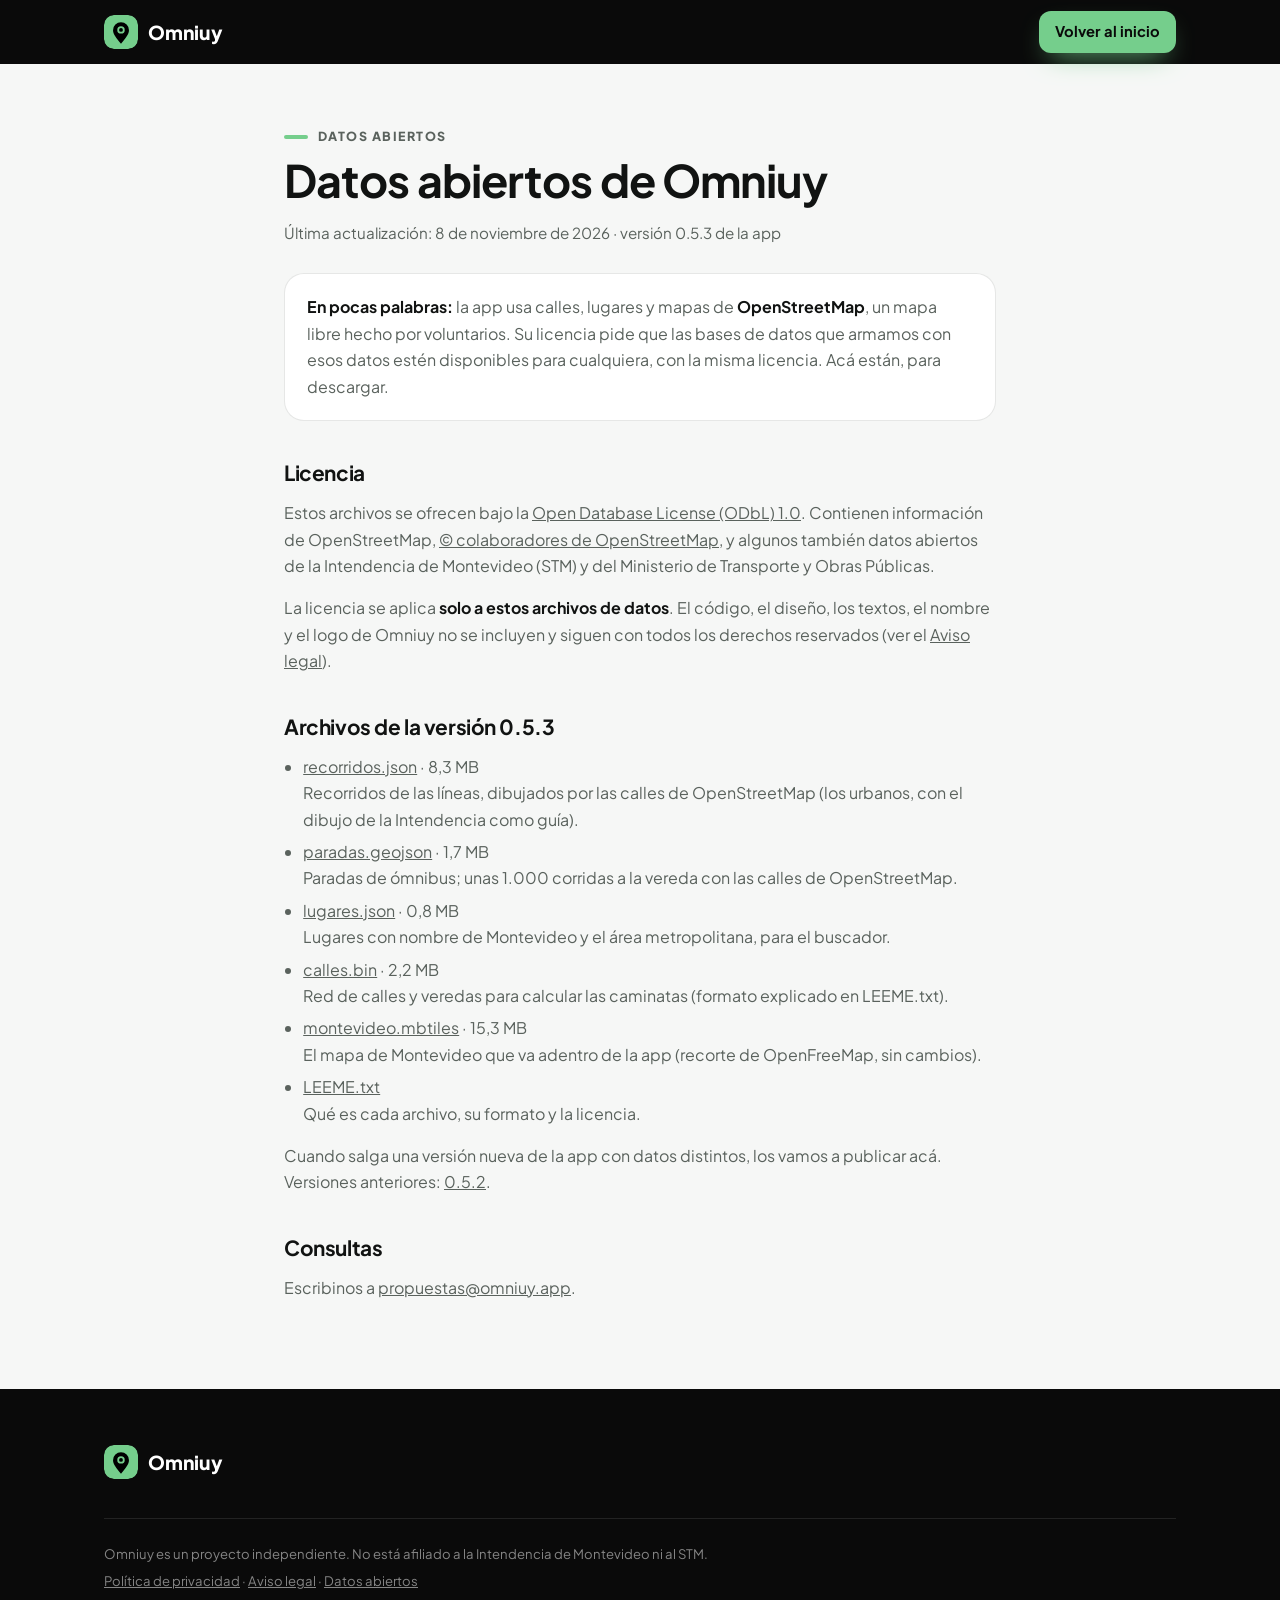
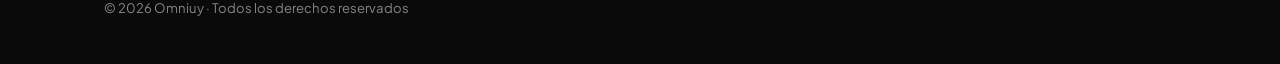
==== datos/index.html @ 9d8cbf2d "Versión 0.5.3 en la página y sus datos abiertos config.js: versión 0.5.3 (2026-11-08) con sus noveda" ====
<!doctype html>
<html lang="es-UY">
<head>
  <meta charset="utf-8">
  <meta name="viewport" content="width=device-width, initial-scale=1, viewport-fit=cover">
  <!-- Reserva de minería de textos y datos e inteligencia artificial (ver /legal/) -->
  <meta name="tdm-reservation" content="1">
  <meta name="tdm-policy" content="https://www.omniuy.app/legal/">
  <meta name="robots" content="noai, noimageai">
  <title>Datos abiertos · Omniuy</title>
  <meta name="description" content="Las bases de datos de Omniuy hechas con OpenStreetMap, para descargar bajo la licencia ODbL.">
  <link rel="canonical" href="https://www.omniuy.app/datos/">
  <meta name="theme-color" content="#0A0A0A">
  <link rel="icon" href="/favicon.ico?v=2" sizes="32x32">
  <link rel="icon" href="/img/favicon-32.png?v=2" type="image/png" sizes="32x32">
  <link rel="icon" href="/img/favicon.svg?v=2" type="image/svg+xml">
  <link rel="apple-touch-icon" href="/img/icono-180.png?v=2">
  <link rel="preconnect" href="https://fonts.googleapis.com">
  <link rel="preconnect" href="https://fonts.gstatic.com" crossorigin>
  <link href="https://fonts.googleapis.com/css2?family=Plus+Jakarta+Sans:wght@400;600;700;800&display=swap" rel="stylesheet">
  <link rel="stylesheet" href="/css/estilos.css">
  <style>
    /* La barra de arriba va sobre fondo claro: acá lleva el fondo oscuro (si no, "Omniuy" queda blanco sobre blanco) */
    .barra { background: var(--principal, #0A0A0A); }
    .legal { padding: 120px 0 72px; }
    .legal h1 { font-size: clamp(2rem, 5vw, 2.8rem); margin: 8px 0 6px; }
    .legal h2 { font-size: 1.3rem; margin: 40px 0 10px; }
    .legal p, .legal li { color: var(--suave); line-height: 1.65; }
    .legal ul { padding-left: 1.2em; }
    .legal li { margin: 6px 0; }
    .legal strong { color: var(--texto, inherit); }
    .legal .resumen {
      margin: 28px 0 8px; padding: 20px 22px; border-radius: 20px;
      background: var(--superficie); border: 1px solid var(--borde);
    }
    .legal .resumen p { margin: 0; }
    .legal .fecha { color: var(--suave); font-size: .95rem; }
  </style>
</head>
<body>
  <header class="barra">
    <div class="contenedor barra__in">
      <a class="marca" href="/" aria-label="Omniuy, inicio">
        <img src="/img/logo.svg" alt="" width="34" height="34">
        <span>Omniuy</span>
      </a>
      <a class="btn btn--acento btn--chico" href="/">Volver al inicio</a>
    </div>
  </header>

  <main class="legal">
    <div class="contenedor contenedor--angosto">
      <span class="antetitulo">Datos abiertos</span>
      <h1>Datos abiertos de Omniuy</h1>
      <p class="fecha">Última actualización: 8 de noviembre de 2026 · versión 0.5.3 de la app</p>

      <div class="resumen">
        <p><strong>En pocas palabras:</strong> la app usa calles, lugares y mapas de <strong>OpenStreetMap</strong>, un
          mapa libre hecho por voluntarios. Su licencia pide que las bases de datos que armamos con esos datos estén
          disponibles para cualquiera, con la misma licencia. Acá están, para descargar.</p>
      </div>

      <h2>Licencia</h2>
      <p>Estos archivos se ofrecen bajo la <a href="https://opendatacommons.org/licenses/odbl/1-0/">Open Database
        License (ODbL) 1.0</a>. Contienen información de OpenStreetMap,
        <a href="https://www.openstreetmap.org/copyright">© colaboradores de OpenStreetMap</a>, y algunos también datos
        abiertos de la Intendencia de Montevideo (STM) y del Ministerio de Transporte y Obras Públicas.</p>
      <p>La licencia se aplica <strong>solo a estos archivos de datos</strong>. El código, el diseño, los textos, el
        nombre y el logo de Omniuy no se incluyen y siguen con todos los derechos reservados (ver el
        <a href="/legal/">Aviso legal</a>).</p>

      <h2>Archivos de la versión 0.5.3</h2>
      <ul>
        <li><a href="https://github.com/dancorbo/Omniuy/releases/download/datos-0.5.3/recorridos.json">recorridos.json</a> · 8,3 MB<br>Recorridos de las líneas, dibujados por las calles de OpenStreetMap (los urbanos, con el dibujo de la Intendencia como guía).</li>
        <li><a href="https://github.com/dancorbo/Omniuy/releases/download/datos-0.5.3/paradas.geojson">paradas.geojson</a> · 1,7 MB<br>Paradas de ómnibus; unas 1.000 corridas a la vereda con las calles de OpenStreetMap.</li>
        <li><a href="https://github.com/dancorbo/Omniuy/releases/download/datos-0.5.3/lugares.json">lugares.json</a> · 0,8 MB<br>Lugares con nombre de Montevideo y el área metropolitana, para el buscador.</li>
        <li><a href="https://github.com/dancorbo/Omniuy/releases/download/datos-0.5.3/calles.bin">calles.bin</a> · 2,2 MB<br>Red de calles y veredas para calcular las caminatas (formato explicado en LEEME.txt).</li>
        <li><a href="https://github.com/dancorbo/Omniuy/releases/download/datos-0.5.3/montevideo.mbtiles">montevideo.mbtiles</a> · 15,3 MB<br>El mapa de Montevideo que va adentro de la app (recorte de OpenFreeMap, sin cambios).</li>
        <li><a href="https://github.com/dancorbo/Omniuy/releases/download/datos-0.5.3/LEEME.txt">LEEME.txt</a><br>Qué es cada archivo, su formato y la licencia.</li>
      </ul>
      <p>Cuando salga una versión nueva de la app con datos distintos, los vamos a publicar acá. Versiones anteriores: <a href="https://github.com/dancorbo/Omniuy/releases/tag/datos-0.5.2">0.5.2</a>.</p>

      <h2>Consultas</h2>
      <p>Escribinos a <a href="mailto:propuestas@omniuy.app">propuestas@omniuy.app</a>.</p>
    </div>
  </main>

  <footer class="pie">
    <div class="contenedor pie__in">
      <div>
        <a class="marca" href="/">
          <img src="/img/logo.svg" alt="" width="34" height="34">
          <span>Omniuy</span>
        </a>
      </div>
      <div class="pie__legal">
        <p>Omniuy es un proyecto independiente. No está afiliado a la Intendencia de Montevideo ni al STM.</p>
        <p><a href="/privacidad/">Política de privacidad</a> · <a href="/legal/">Aviso legal</a> · <a href="/datos/">Datos abiertos</a></p>
        <p>© 2026 Omniuy · Todos los derechos reservados</p>
      </div>
    </div>
  </footer>
</body>
</html>
---- css/estilos.css ----
/* =====================================================================
   OMNIUY · ESTILOS
   Los colores de marca se cambian desde config.js (no hace falta tocar acá).
   ===================================================================== */

/* ---------- Colores y medidas ---------- */
:root {
  --principal: #0A0A0A;
  --acento: #75CE8C;
  --sobre-acento: #0A0A0A;
  --azul: #3059B1;
  --rojo: #B73831;

  --fondo: #F6F7F6;
  --fondo-alterno: #EDF0EE;
  --superficie: #FFFFFF;
  --texto: #111312;
  --suave: #5A625D;
  --borde: rgba(17, 19, 18, .10);
  --icono: #1F6B36;
  --icono-fondo: color-mix(in srgb, var(--acento) 26%, transparent);
  --sombra: 0 12px 32px -16px rgba(17, 19, 18, .28);

  --claro: #FFFFFF;
  --claro-suave: rgba(255, 255, 255, .72);

  --radio: 22px;
  --ancho: 1120px;
  --margen: 16px;
  --fuente: "Plus Jakarta Sans", system-ui, -apple-system, "Segoe UI", Roboto, sans-serif;
  color-scheme: light;
}

@media (prefers-color-scheme: dark) {
  :root:not([data-theme="light"]) {
    --fondo: #0A0A0A;
    --fondo-alterno: #111112;
    --superficie: #18181A;
    --texto: #EDEFEE;
    --suave: #A1A8A4;
    --borde: rgba(255, 255, 255, .09);
    --icono: var(--acento);
    --icono-fondo: color-mix(in srgb, var(--acento) 14%, transparent);
    --sombra: 0 12px 32px -16px rgba(0, 0, 0, .7);
    color-scheme: dark;
  }
}
:root[data-theme="dark"] {
  --fondo: #0A0A0A;
  --fondo-alterno: #111112;
  --superficie: #18181A;
  --texto: #EDEFEE;
  --suave: #A1A8A4;
  --borde: rgba(255, 255, 255, .09);
  --icono: var(--acento);
  --icono-fondo: color-mix(in srgb, var(--acento) 14%, transparent);
  --sombra: 0 12px 32px -16px rgba(0, 0, 0, .7);
  color-scheme: dark;
}

@media (min-width: 600px) { :root { --margen: 24px; } }

/* ---------- Base ---------- */
*, *::before, *::after { box-sizing: border-box; }
html { scroll-behavior: smooth; -webkit-text-size-adjust: 100%; scroll-padding-top: 72px; }
body {
  margin: 0;
  background: var(--fondo);
  color: var(--texto);
  font-family: var(--fuente);
  font-size: 16px;
  line-height: 1.6;
  -webkit-font-smoothing: antialiased;
  overflow-x: hidden;
}
img { max-width: 100%; display: block; }
a { color: inherit; }
h1, h2, h3 { line-height: 1.12; letter-spacing: -.02em; }
[data-icono] { display: inline-flex; }
[data-icono] svg { width: 24px; height: 24px; }

.contenedor { width: 100%; max-width: var(--ancho); margin: 0 auto; padding: 0 var(--margen); }
.contenedor--angosto { max-width: 760px; }
.centrado { display: flex; justify-content: center; margin-top: 32px; }

.saltar { position: absolute; left: -9999px; }
.saltar:focus { left: 16px; top: 16px; z-index: 100; padding: 8px 14px; border-radius: 10px; background: var(--acento); color: var(--sobre-acento); }

/* ---------- Barra superior ---------- */
.barra {
  position: fixed; inset: 0 0 auto; z-index: 50;
  padding-top: env(safe-area-inset-top);
  transition: background-color .3s, box-shadow .3s;
}
.barra.con-fondo {
  background: var(--principal);
  background: color-mix(in srgb, var(--principal) 88%, transparent);
  -webkit-backdrop-filter: blur(14px);
  backdrop-filter: blur(14px);
  box-shadow: 0 1px 0 rgba(255, 255, 255, .08);
}
.barra__in { display: flex; align-items: center; justify-content: space-between; height: 64px; }
.marca { display: inline-flex; align-items: center; gap: 10px; color: var(--claro); text-decoration: none; font-weight: 800; font-size: 1.2rem; letter-spacing: -.01em; }
.marca img { width: 34px; height: 34px; border-radius: 10px; }

/* ---------- Botones ---------- */
.btn {
  position: relative;
  display: inline-flex; align-items: center; justify-content: center; gap: 12px;
  border: 0; border-radius: 16px;
  font: inherit; font-weight: 700; text-decoration: none;
  cursor: pointer;
  -webkit-tap-highlight-color: transparent;
  transition: transform .15s ease, box-shadow .2s ease, background-color .2s ease;
}
.btn:active { transform: scale(.97); }
.btn:focus-visible { outline: 3px solid var(--acento); outline-offset: 3px; }
.btn__textos { display: flex; flex-direction: column; line-height: 1.2; text-align: left; }
.btn__textos strong { font-size: 1.12rem; }
.btn__textos small { font-size: .78rem; font-weight: 600; opacity: .75; }

.btn--acento { background: var(--acento); color: var(--sobre-acento); box-shadow: 0 12px 28px -12px var(--acento); }
.btn--acento:hover { box-shadow: 0 16px 36px -12px var(--acento); }
.btn--chico { gap: 6px; padding: 9px 16px; border-radius: 12px; font-size: .92rem; }
.btn--chico [data-icono] svg { width: 18px; height: 18px; }
.btn--grande { width: 100%; padding: 16px 24px; }
/* Descarga pausada desde config.js */
.btn--pausado { opacity: .55; cursor: not-allowed; box-shadow: none; filter: saturate(.4); }
.btn--pausado:hover { box-shadow: none; }
.btn--pausado::after { display: none; }

.btn--play {
  width: 100%; padding: 14px 24px;
  background: rgba(255, 255, 255, .05);
  color: rgba(255, 255, 255, .78);
  border: 1.5px dashed rgba(255, 255, 255, .3);
  cursor: help;
}
.btn--play:hover { background: rgba(255, 255, 255, .09); }
.btn--play.disponible { cursor: pointer; border-style: solid; color: var(--claro); }

/* Anillo que late alrededor del botón de descarga */
.btn--pulso::after {
  content: ""; position: absolute; inset: 0; border-radius: inherit;
  box-shadow: 0 0 0 0 var(--acento);
  animation: anillo 2.6s ease-out infinite;
  pointer-events: none;
}

@media (min-width: 480px) {
  .btn--grande, /* Descarga pausada desde config.js */
.btn--pausado { opacity: .55; cursor: not-allowed; box-shadow: none; filter: saturate(.4); }
.btn--pausado:hover { box-shadow: none; }
.btn--pausado::after { display: none; }

.btn--play { width: auto; }
}

/* ---------- Portada (hero) ---------- */
.hero {
  position: relative; isolation: isolate; overflow: hidden;
  padding: calc(104px + env(safe-area-inset-top)) 0 72px;
  color: var(--claro);
  background: var(--principal);
  background:
    radial-gradient(60% 50% at 85% 20%, color-mix(in srgb, var(--acento) 18%, transparent), transparent 70%),
    radial-gradient(70% 60% at 0% 100%, color-mix(in srgb, var(--azul) 30%, transparent), transparent 70%),
    var(--principal);
}
/* Cuadrícula de calles de fondo */
.hero::before {
  content: ""; position: absolute; inset: 0; z-index: -1;
  background-image:
    linear-gradient(rgba(255, 255, 255, .05) 1px, transparent 1px),
    linear-gradient(90deg, rgba(255, 255, 255, .05) 1px, transparent 1px);
  background-size: 56px 56px;
  -webkit-mask-image: radial-gradient(80% 70% at 50% 40%, #000, transparent);
  mask-image: radial-gradient(80% 70% at 50% 40%, #000, transparent);
}
.hero__in { display: grid; gap: 56px; align-items: center; }
@media (min-width: 900px) {
  .hero { padding-bottom: 104px; }
  .hero__in { grid-template-columns: 1.15fr .85fr; }
}

.chip {
  display: inline-flex; align-items: center; gap: 8px;
  padding: 6px 14px; border-radius: 999px;
  background: rgba(255, 255, 255, .08); border: 1px solid rgba(255, 255, 255, .14);
  font-size: .82rem; font-weight: 700;
}
.chip::before {
  content: ""; width: 8px; height: 8px; border-radius: 50%;
  background: var(--acento); animation: latido 2s ease-out infinite;
}
.hero h1 { margin: 20px 0 16px; font-size: clamp(2.3rem, 9vw, 4rem); font-weight: 800; letter-spacing: -.035em; line-height: 1.04; }
.hero h1 span, .hero h1 em { display: block; }
.hero h1 em { font-style: normal; color: var(--acento); }
.hero__sub { max-width: 34rem; margin: 0 0 32px; font-size: 1.1rem; color: var(--claro-suave); }
.descarga { display: flex; flex-direction: column; gap: 12px; }
@media (min-width: 480px) { .descarga { flex-flow: row wrap; } }
.hero__nota { margin: 18px 0 0; font-size: .9rem; color: rgba(255, 255, 255, .6); }
.hero__nota a { color: var(--claro); font-weight: 600; }

/* Celular con mapa animado */
.hero__visual { position: relative; display: flex; justify-content: center; padding: 0 24px; }
.telefono {
  position: relative;
  width: min(290px, 74vw);
  padding: 10px; border-radius: 46px;
  background: linear-gradient(150deg, #34343A, #0B0B0C);
  box-shadow: 0 50px 90px -40px rgba(0, 0, 0, .8), inset 0 0 0 1.5px rgba(255, 255, 255, .14);
  animation: flotar 7s ease-in-out infinite;
}
.telefono__pantalla { position: relative; aspect-ratio: 1080 / 2116; overflow: hidden; border-radius: 36px; background: #0C0C0C; }
.telefono__captura { width: 100%; height: 100%; object-fit: cover; }
.mapa { position: absolute; inset: 0; width: 100%; height: 100%; }
.mapa__tierra { fill: #0C0C0C; }
.mapa__calles path { fill: none; stroke: #242426; stroke-width: 4; }
.mapa__calles .mapa__avenida { stroke: #2E2E31; stroke-width: 7; }
.mapa__agua { fill: #050505; stroke: #2A2A2D; stroke-width: 2; }
.mapa__caminata { fill: none; stroke: var(--acento); stroke-width: 3; stroke-dasharray: 1 6; stroke-linecap: round; }
.mapa__ruta { fill: none; stroke: var(--azul); stroke-width: 6; stroke-linejoin: round; stroke-linecap: round; }
.mapa__subida { fill: var(--acento); stroke: #FFFFFF; stroke-width: 2.5; }
.mapa__bajada { fill: var(--rojo); stroke: #FFFFFF; stroke-width: 2.5; }
.mapa__yo { fill: #5B8DEF; stroke: #FFFFFF; stroke-width: 3; }
.mapa__destino { fill: #E07B2E; stroke: #FFFFFF; stroke-width: 2.5; }
.mapa__bus circle { fill: var(--azul); stroke: #FFFFFF; stroke-width: 3; }
.mapa__bus path { fill: none; stroke: #FFFFFF; stroke-width: 2; stroke-linecap: round; }

.aviso-flotante {
  position: absolute; left: 0; top: 16%;
  display: flex; align-items: flex-start; gap: 12px;
  width: min(300px, 86vw);
  padding: 14px 16px 14px 14px; border-radius: 22px;
  background: rgba(32, 32, 34, .96); color: #FFFFFF;
  border: 1px solid rgba(255, 255, 255, .08);
  box-shadow: 0 24px 48px -18px rgba(0, 0, 0, .8);
  animation: vibrar 4s ease-in-out infinite;
}
.aviso-flotante__icono { width: 40px; height: 40px; flex: none; border-radius: 12px; }
.aviso-flotante__textos { display: flex; flex-direction: column; gap: 2px; min-width: 0; flex: 1; }
.aviso-flotante strong { font-size: .9rem; line-height: 1.25; }
.aviso-flotante em { font-style: normal; color: var(--acento); font-weight: 700; white-space: nowrap; }
.aviso-flotante small { color: rgba(255, 255, 255, .7); font-size: .78rem; font-weight: 600; }
/* Barrita de progreso: caminata · viaje en ómnibus · caminata */
.aviso-flotante__barra { display: flex; align-items: center; gap: 4px; margin-top: 8px; }
.aviso-flotante__barra i { width: 18px; height: 4px; border-radius: 4px; background: #6B6B6F; }
.aviso-flotante__barra b { position: relative; flex: 1; height: 4px; border-radius: 4px; background: var(--azul); }
.aviso-flotante__barra b::before, .aviso-flotante__barra b::after {
  content: ""; position: absolute; top: 50%; width: 9px; height: 9px; border-radius: 2px; transform: translateY(-50%);
}
.aviso-flotante__barra b::before { left: -2px; background: var(--acento); }
.aviso-flotante__barra b::after { right: -2px; background: var(--rojo); }
@media (min-width: 900px) { .aviso-flotante { left: -12px; } }

/* ---------- Secciones ---------- */
.seccion { padding: 80px 0; }
@media (min-width: 900px) { .seccion { padding: 112px 0; } }
.seccion--alterna { background: var(--fondo-alterno); }
.seccion--oscura {
  color: var(--claro);
  background: var(--principal);
  background: radial-gradient(80% 60% at 100% 0%, color-mix(in srgb, var(--acento) 10%, transparent), transparent 70%), var(--principal);
  border-block: 1px solid rgba(255, 255, 255, .06);
}
.seccion__cabeza { max-width: 40rem; margin-bottom: 40px; }
.seccion__cabeza h2 { margin: 12px 0 10px; font-size: clamp(1.9rem, 6.5vw, 2.8rem); font-weight: 800; }
.seccion__intro { margin: 0; font-size: 1.08rem; color: var(--suave); }
.seccion--oscura .seccion__intro { color: var(--claro-suave); }
.antetitulo {
  display: inline-flex; align-items: center; gap: 10px;
  font-size: .78rem; font-weight: 800; letter-spacing: .12em; text-transform: uppercase;
  color: var(--suave);
}
.antetitulo::before { content: ""; width: 24px; height: 4px; border-radius: 4px; background: var(--acento); }
.seccion--oscura .antetitulo { color: var(--claro-suave); }

.grid { display: grid; gap: 16px; margin: 0; padding: 0; list-style: none; }

/* Tarjetas de funciones */
@media (min-width: 600px) { .grid--funciones { grid-template-columns: repeat(2, 1fr); } }
@media (min-width: 960px) { .grid--funciones { grid-template-columns: repeat(3, 1fr); gap: 20px; } }
.tarjeta {
  padding: 24px; border-radius: var(--radio);
  background: var(--superficie); border: 1px solid var(--borde);
  box-shadow: var(--sombra);
}
.tarjeta h3 { margin: 18px 0 6px; font-size: 1.15rem; }
.tarjeta p { margin: 0; color: var(--suave); }
.icono {
  width: 52px; height: 52px; border-radius: 16px;
  display: grid; place-items: center;
  background: var(--icono-fondo); color: var(--icono);
}
.icono svg { width: 26px; height: 26px; }
@media (hover: hover) {
  .tarjeta { transition: transform .25s ease, box-shadow .25s ease; }
  .tarjeta:hover { transform: translateY(-4px); }
}

/* Línea de tiempo del viaje */
@media (min-width: 900px) {
  .viaje__in { display: grid; grid-template-columns: .9fr 1.1fr; gap: 64px; align-items: start; }
  .viaje__in .seccion__cabeza { position: sticky; top: 120px; }
}
.linea { position: relative; margin: 0; padding: 0; list-style: none; }
.linea::before, .linea__progreso {
  content: ""; position: absolute; left: 25px; top: 10px; width: 3px; border-radius: 3px;
}
.linea::before { bottom: 40px; background: rgba(255, 255, 255, .12); }
.linea__progreso { height: 0; background: var(--acento); }
.paso { position: relative; display: grid; grid-template-columns: 54px 1fr; gap: 16px; padding-bottom: 32px; }
.paso:last-child { padding-bottom: 0; }
.paso__icono {
  position: relative; z-index: 1;
  width: 54px; height: 54px; border-radius: 50%;
  display: grid; place-items: center;
  background: var(--principal); color: var(--claro);
  border: 2px solid rgba(255, 255, 255, .18);
  transition: background-color .4s, color .4s, border-color .4s, transform .4s;
}
.paso.activo .paso__icono { background: var(--acento); color: var(--sobre-acento); border-color: var(--acento); transform: scale(1.06); }
.paso h3 { margin: 12px 0 4px; font-size: 1.15rem; }
.paso p { margin: 0; color: var(--claro-suave); }

/* Carrusel de capturas */
.capturas__cabeza { display: flex; align-items: flex-end; justify-content: space-between; gap: 24px; margin-bottom: 40px; }
.capturas__cabeza .seccion__cabeza { margin-bottom: 0; }
.flechas { display: flex; flex: none; gap: 12px; }
.flechas[hidden] { display: none; }
.flecha {
  width: 52px; height: 52px; border-radius: 50%;
  display: grid; place-items: center;
  background: var(--superficie); color: var(--texto);
  border: 1px solid var(--borde); box-shadow: var(--sombra);
  cursor: pointer;
  transition: background-color .2s, color .2s, transform .15s, opacity .2s;
}
.flecha:hover:not(:disabled) { background: var(--acento); color: var(--sobre-acento); border-color: var(--acento); }
.flecha:active:not(:disabled) { transform: scale(.94); }
.flecha:focus-visible { outline: 3px solid var(--acento); outline-offset: 3px; }
.flecha:disabled { opacity: .35; cursor: default; box-shadow: none; }
.carrusel {
  display: flex; gap: 16px;
  margin: 0 calc(var(--margen) * -1); padding: 8px var(--margen) 28px;
  overflow-x: auto; scroll-snap-type: x mandatory; scroll-padding: 0 var(--margen);
  scrollbar-width: none;
}
.carrusel::-webkit-scrollbar { display: none; }
.carrusel:focus-visible { outline: 3px solid var(--acento); outline-offset: -3px; border-radius: 12px; }
.captura { flex: 0 0 auto; width: min(240px, 66vw); margin: 0; scroll-snap-align: start; }
.captura__marco {
  position: relative; overflow: hidden;
  aspect-ratio: 1080 / 2116; border-radius: 30px;
  background: var(--superficie); border: 6px solid var(--superficie);
  outline: 1px solid var(--borde);
  box-shadow: var(--sombra);
}
.captura__marco img { position: relative; width: 100%; height: 100%; object-fit: cover; border-radius: 24px; opacity: 0; transition: opacity .4s; }
.captura__marco img.cargada { opacity: 1; }
.captura__vacia {
  position: absolute; inset: 0; border-radius: 24px;
  display: flex; flex-direction: column; align-items: center; justify-content: center; gap: 10px;
  padding: 16px; text-align: center; font-size: .85rem; font-weight: 600; color: var(--suave);
  background: repeating-linear-gradient(135deg, transparent 0 14px, var(--borde) 14px 15px), var(--fondo-alterno);
}
.captura__vacia .icono { width: 56px; height: 56px; }
.captura figcaption { margin-top: 12px; text-align: center; font-weight: 700; }

/* Pasos de instalación */
.grid--pasos { counter-reset: paso; }
@media (min-width: 600px) { .grid--pasos { grid-template-columns: repeat(2, 1fr); } }
@media (min-width: 960px) { .grid--pasos { grid-template-columns: repeat(4, 1fr); } }
.paso-instalar { position: relative; padding-top: 28px; }
.paso-instalar::before {
  counter-increment: paso; content: counter(paso);
  position: absolute; top: 24px; right: 24px;
  font-size: 2.6rem; font-weight: 800; line-height: 1;
  color: var(--acento);
}
.paso-instalar h3 { margin-top: 0; padding-right: 40px; }

.aviso {
  display: flex; gap: 14px; align-items: flex-start;
  margin-top: 24px; padding: 18px 20px; border-radius: 18px;
  background: var(--superficie); border: 1px solid var(--borde);
  color: var(--suave);
}
.aviso [data-icono] { flex: none; color: var(--icono); }
.aviso p { margin: 0; }

/* Premium */
.premium {
  position: relative; overflow: hidden; isolation: isolate;
  padding: 40px 24px; border-radius: 32px;
  color: var(--claro);
  background:
    radial-gradient(70% 80% at 100% 0%, color-mix(in srgb, var(--acento) 30%, transparent), transparent 70%),
    var(--principal);
}
@media (min-width: 600px) { .premium { padding: 56px 48px; } }
.premium .seccion__intro { color: var(--claro-suave); }
.premium .seccion__cabeza { margin-bottom: 32px; }
.etiqueta {
  display: inline-block; padding: 5px 12px; border-radius: 999px;
  background: var(--acento); color: var(--sobre-acento);
  font-size: .78rem; font-weight: 800; letter-spacing: .08em; text-transform: uppercase;
}
@media (min-width: 760px) { .grid--premium { grid-template-columns: repeat(3, 1fr); } }
.beneficio {
  display: flex; gap: 14px; align-items: flex-start;
  padding: 20px; border-radius: 20px;
  background: rgba(255, 255, 255, .06); border: 1px solid rgba(255, 255, 255, .1);
}
.beneficio .icono { flex: none; width: 46px; height: 46px; border-radius: 14px; background: color-mix(in srgb, var(--acento) 18%, transparent); color: var(--acento); }
.beneficio h3 { margin: 0 0 4px; font-size: 1.05rem; }
.beneficio p { margin: 0; color: var(--claro-suave); font-size: .95rem; }

/* Tarifas de Premium */
.precios {
  display: grid; gap: 14px; margin-top: 28px;
  grid-template-columns: repeat(auto-fit, minmax(180px, 1fr)); max-width: 520px;
}
.precio {
  position: relative; display: flex; flex-direction: column; align-items: center; gap: 2px;
  padding: 22px 16px 18px; border-radius: 20px; text-align: center;
  background: rgba(255, 255, 255, .06); border: 1px solid rgba(255, 255, 255, .14);
}
.precio__nombre { color: var(--claro-suave); font-size: .9rem; font-weight: 700; }
.precio__valor { font-size: 2.2rem; font-weight: 800; line-height: 1.1; }
.precio__cada { color: var(--claro-suave); font-size: .85rem; }
.precio__etiqueta {
  position: absolute; top: -11px; padding: 3px 10px; border-radius: 999px;
  background: var(--acento); color: var(--sobre-acento); font-size: .72rem; font-weight: 800;
}
.precios__nota { margin: 14px 0 0; color: var(--claro-suave); font-size: .9rem; }

/* Preguntas frecuentes */
.faq { display: grid; gap: 12px; }
.faq details {
  border-radius: 18px; background: var(--superficie); border: 1px solid var(--borde);
  transition: box-shadow .25s;
}
.faq details[open] { box-shadow: var(--sombra); }
.faq summary {
  display: flex; align-items: center; justify-content: space-between; gap: 16px;
  padding: 18px 20px; cursor: pointer; list-style: none;
  font-weight: 700; font-size: 1.05rem;
  -webkit-tap-highlight-color: transparent;
}
.faq summary::-webkit-details-marker { display: none; }
.faq summary:focus-visible { outline: 3px solid var(--acento); outline-offset: 2px; border-radius: 18px; }
.faq__mas {
  position: relative; flex: none; width: 28px; height: 28px; border-radius: 50%;
  background: var(--icono-fondo); transition: transform .3s ease;
}
.faq__mas::before, .faq__mas::after {
  content: ""; position: absolute; top: 50%; left: 50%;
  width: 12px; height: 2px; border-radius: 2px; background: var(--icono);
  transform: translate(-50%, -50%);
}
.faq__mas::after { transform: translate(-50%, -50%) rotate(90deg); }
.faq details[open] .faq__mas { transform: rotate(45deg); }
.faq__respuesta { padding: 0 20px 20px; color: var(--suave); }
.faq__respuesta p { margin: 0; }
.faq details[open] .faq__respuesta { animation: aparecer .35s ease; }

/* ---------- Pie ---------- */
.pie {
  padding: 56px 0 calc(40px + env(safe-area-inset-bottom));
  background: var(--principal); color: var(--claro-suave); font-size: .92rem;
}
.pie__in { display: grid; gap: 32px; }
@media (min-width: 760px) { .pie__in { grid-template-columns: 1fr 1fr; } .pie__legal { grid-column: 1 / -1; } }
.pie__frase { margin: 12px 0 0; }
.pie__titulo { margin: 0 0 10px; color: var(--claro); font-size: 1rem; }
.pie__emails { display: grid; gap: 14px; margin: 0; padding: 0; list-style: none; }
.pie__para { display: block; font-size: .8rem; color: rgba(255, 255, 255, .55); }
.pie__email svg { width: 20px; height: 20px; flex: none; color: var(--acento); }
.pie__email { display: inline-flex; align-items: center; gap: 10px; color: var(--claro); font-weight: 600; text-decoration: none; word-break: break-all; }
.pie__email:hover { text-decoration: underline; }
.pie__legal { padding-top: 24px; border-top: 1px solid rgba(255, 255, 255, .1); font-size: .82rem; color: rgba(255, 255, 255, .5); }
.pie__legal p { margin: 0 0 6px; }
.pie__creditos { color: rgba(255, 255, 255, .72); font-size: .88rem; line-height: 1.7; }
.pie__creditos a { color: inherit; text-decoration-color: rgba(255, 255, 255, .3); text-underline-offset: 3px; }
.pie__creditos a:hover { color: var(--acento); }

/* ---------- Aviso emergente (toast) ---------- */
.toast {
  position: fixed; z-index: 60; left: 50%; bottom: calc(24px + env(safe-area-inset-bottom));
  width: max-content; max-width: calc(100% - 32px);
  padding: 14px 20px; border-radius: 16px;
  background: #202022; color: #FFFFFF; font-weight: 600; font-size: .95rem; text-align: center;
  border: 1px solid rgba(255, 255, 255, .1);
  box-shadow: 0 20px 40px -12px rgba(0, 0, 0, .5);
  transform: translate(-50%, 20px); opacity: 0;
  transition: transform .3s ease, opacity .3s ease;
}
.toast.visible { transform: translate(-50%, 0); opacity: 1; }

/* Aviso si config.js tiene un error */
.error-config {
  position: fixed; z-index: 99; inset: auto 16px 16px;
  padding: 14px 18px; border-radius: 14px;
  background: #E5484D; color: #FFFFFF; font-weight: 700;
}

/* ---------- Animaciones ---------- */
.js .revelar {
  opacity: 0; transform: translateY(26px);
  transition: opacity .8s ease, transform .8s cubic-bezier(.2, .7, .2, 1);
  transition-delay: var(--retardo, 0ms);
}
.js .revelar.visible { opacity: 1; transform: none; }

@keyframes latido {
  0% { box-shadow: 0 0 0 0 color-mix(in srgb, var(--acento) 70%, transparent); }
  100% { box-shadow: 0 0 0 10px transparent; }
}
@keyframes anillo {
  0% { box-shadow: 0 0 0 0 color-mix(in srgb, var(--acento) 55%, transparent); }
  70%, 100% { box-shadow: 0 0 0 14px transparent; }
}
@keyframes flotar {
  0%, 100% { transform: translateY(0); }
  50% { transform: translateY(-10px); }
}
@keyframes vibrar {
  0%, 70%, 100% { transform: translateX(0) rotate(0); }
  72% { transform: translateX(-3px) rotate(-1deg); }
  74% { transform: translateX(3px) rotate(1deg); }
  76% { transform: translateX(-3px) rotate(-1deg); }
  78% { transform: translateX(3px) rotate(1deg); }
  80% { transform: translateX(0) rotate(0); }
}
@keyframes aparecer {
  from { opacity: 0; transform: translateY(-6px); }
  to { opacity: 1; transform: none; }
}

/* Si el celular tiene activado «reducir movimiento», apagamos las animaciones */
@media (prefers-reduced-motion: reduce) {
  *, *::before, *::after { animation: none !important; transition: none !important; }
  html { scroll-behavior: auto; }
  .js .revelar { opacity: 1; transform: none; }
}

/* Lo escondido con el atributo hidden (ej. lo del APK con las descargas en pausa), aunque su clase tenga display */
[hidden] { display: none !important; }
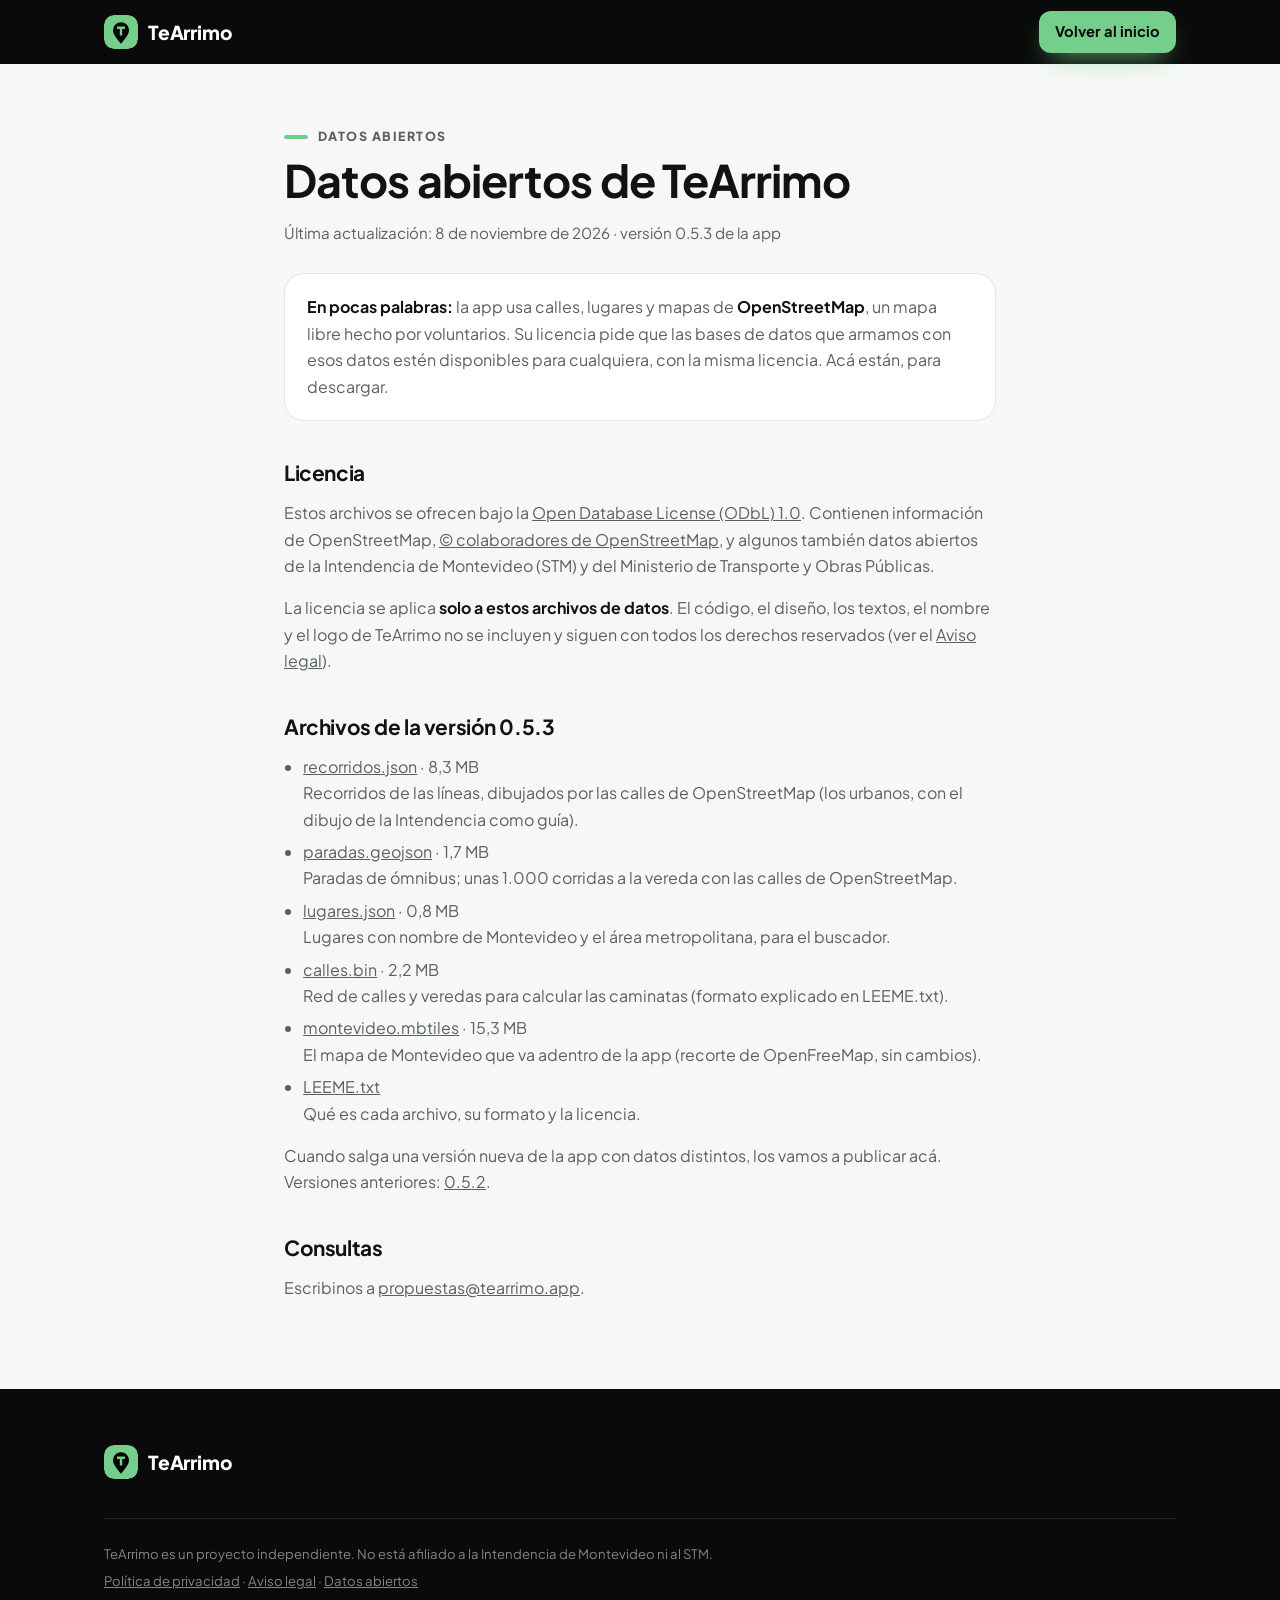
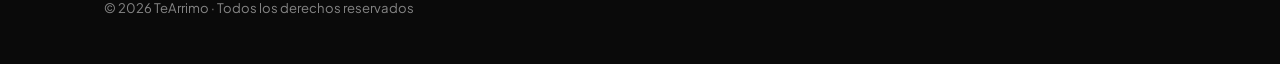
==== commit c252d9f0: "Nombre nuevo: TeArrimo (antes Omniuy) en toda la página Textos, correos @tearrimo.app, direcciones w" ====
--- a/datos/index.html
+++ b/datos/index.html
@@ -5,22 +5,22 @@
   <meta name="viewport" content="width=device-width, initial-scale=1, viewport-fit=cover">
   <!-- Reserva de minería de textos y datos e inteligencia artificial (ver /legal/) -->
   <meta name="tdm-reservation" content="1">
-  <meta name="tdm-policy" content="https://www.omniuy.app/legal/">
+  <meta name="tdm-policy" content="https://www.tearrimo.app/legal/">
   <meta name="robots" content="noai, noimageai">
-  <title>Datos abiertos · Omniuy</title>
-  <meta name="description" content="Las bases de datos de Omniuy hechas con OpenStreetMap, para descargar bajo la licencia ODbL.">
-  <link rel="canonical" href="https://www.omniuy.app/datos/">
+  <title>Datos abiertos · TeArrimo</title>
+  <meta name="description" content="Las bases de datos de TeArrimo hechas con OpenStreetMap, para descargar bajo la licencia ODbL.">
+  <link rel="canonical" href="https://www.tearrimo.app/datos/">
   <meta name="theme-color" content="#0A0A0A">
-  <link rel="icon" href="/favicon.ico?v=2" sizes="32x32">
-  <link rel="icon" href="/img/favicon-32.png?v=2" type="image/png" sizes="32x32">
-  <link rel="icon" href="/img/favicon.svg?v=2" type="image/svg+xml">
-  <link rel="apple-touch-icon" href="/img/icono-180.png?v=2">
+  <link rel="icon" href="/favicon.ico?v=3" sizes="32x32">
+  <link rel="icon" href="/img/favicon-32.png?v=3" type="image/png" sizes="32x32">
+  <link rel="icon" href="/img/favicon.svg?v=3" type="image/svg+xml">
+  <link rel="apple-touch-icon" href="/img/icono-180.png?v=3">
   <link rel="preconnect" href="https://fonts.googleapis.com">
   <link rel="preconnect" href="https://fonts.gstatic.com" crossorigin>
   <link href="https://fonts.googleapis.com/css2?family=Plus+Jakarta+Sans:wght@400;600;700;800&display=swap" rel="stylesheet">
   <link rel="stylesheet" href="/css/estilos.css">
   <style>
-    /* La barra de arriba va sobre fondo claro: acá lleva el fondo oscuro (si no, "Omniuy" queda blanco sobre blanco) */
+    /* La barra de arriba va sobre fondo claro: acá lleva el fondo oscuro (si no, "TeArrimo" queda blanco sobre blanco) */
     .barra { background: var(--principal, #0A0A0A); }
     .legal { padding: 120px 0 72px; }
     .legal h1 { font-size: clamp(2rem, 5vw, 2.8rem); margin: 8px 0 6px; }
@@ -40,9 +40,9 @@
 <body>
   <header class="barra">
     <div class="contenedor barra__in">
-      <a class="marca" href="/" aria-label="Omniuy, inicio">
+      <a class="marca" href="/" aria-label="TeArrimo, inicio">
         <img src="/img/logo.svg" alt="" width="34" height="34">
-        <span>Omniuy</span>
+        <span>TeArrimo</span>
       </a>
       <a class="btn btn--acento btn--chico" href="/">Volver al inicio</a>
     </div>
@@ -51,7 +51,7 @@
   <main class="legal">
     <div class="contenedor contenedor--angosto">
       <span class="antetitulo">Datos abiertos</span>
-      <h1>Datos abiertos de Omniuy</h1>
+      <h1>Datos abiertos de TeArrimo</h1>
       <p class="fecha">Última actualización: 8 de noviembre de 2026 · versión 0.5.3 de la app</p>
 
       <div class="resumen">
@@ -66,7 +66,7 @@
         <a href="https://www.openstreetmap.org/copyright">© colaboradores de OpenStreetMap</a>, y algunos también datos
         abiertos de la Intendencia de Montevideo (STM) y del Ministerio de Transporte y Obras Públicas.</p>
       <p>La licencia se aplica <strong>solo a estos archivos de datos</strong>. El código, el diseño, los textos, el
-        nombre y el logo de Omniuy no se incluyen y siguen con todos los derechos reservados (ver el
+        nombre y el logo de TeArrimo no se incluyen y siguen con todos los derechos reservados (ver el
         <a href="/legal/">Aviso legal</a>).</p>
 
       <h2>Archivos de la versión 0.5.3</h2>
@@ -81,7 +81,7 @@
       <p>Cuando salga una versión nueva de la app con datos distintos, los vamos a publicar acá. Versiones anteriores: <a href="https://github.com/dancorbo/Omniuy/releases/tag/datos-0.5.2">0.5.2</a>.</p>
 
       <h2>Consultas</h2>
-      <p>Escribinos a <a href="mailto:propuestas@omniuy.app">propuestas@omniuy.app</a>.</p>
+      <p>Escribinos a <a href="mailto:propuestas@tearrimo.app">propuestas@tearrimo.app</a>.</p>
     </div>
   </main>
 
@@ -90,13 +90,13 @@
       <div>
         <a class="marca" href="/">
           <img src="/img/logo.svg" alt="" width="34" height="34">
-          <span>Omniuy</span>
+          <span>TeArrimo</span>
         </a>
       </div>
       <div class="pie__legal">
-        <p>Omniuy es un proyecto independiente. No está afiliado a la Intendencia de Montevideo ni al STM.</p>
+        <p>TeArrimo es un proyecto independiente. No está afiliado a la Intendencia de Montevideo ni al STM.</p>
         <p><a href="/privacidad/">Política de privacidad</a> · <a href="/legal/">Aviso legal</a> · <a href="/datos/">Datos abiertos</a></p>
-        <p>© 2026 Omniuy · Todos los derechos reservados</p>
+        <p>© 2026 TeArrimo · Todos los derechos reservados</p>
       </div>
     </div>
   </footer>
--- a/css/estilos.css
+++ b/css/estilos.css
@@ -193,6 +193,16 @@
   content: ""; width: 8px; height: 8px; border-radius: 50%;
   background: var(--acento); animation: latido 2s ease-out infinite;
 }
+/* Aviso de la próxima versión, al lado del chip de la versión */
+.anuncio {
+  display: inline-flex; align-items: center; gap: 8px; margin-left: 8px;
+  padding: 6px 14px; border-radius: 999px;
+  background: rgba(117, 206, 140, .14); border: 1px solid rgba(117, 206, 140, .45);
+  color: var(--acento); font-size: .82rem; font-weight: 700; text-decoration: none;
+}
+.anuncio:hover, .anuncio:focus-visible { background: rgba(117, 206, 140, .24); }
+.anuncio[hidden] { display: none; }
+@media (max-width: 520px) { .anuncio { margin: 10px 0 0; } }
 .hero h1 { margin: 20px 0 16px; font-size: clamp(2.3rem, 9vw, 4rem); font-weight: 800; letter-spacing: -.035em; line-height: 1.04; }
 .hero h1 span, .hero h1 em { display: block; }
 .hero h1 em { font-style: normal; color: var(--acento); }
@@ -350,6 +360,24 @@
 .carrusel::-webkit-scrollbar { display: none; }
 .carrusel:focus-visible { outline: 3px solid var(--acento); outline-offset: -3px; border-radius: 12px; }
 .captura { flex: 0 0 auto; width: min(240px, 66vw); margin: 0; scroll-snap-align: start; }
+
+/* Tarjetas deslizables: en pantallas angostas, una al lado de la otra (se asoma la siguiente) y se deslizan con el
+   dedo; en las anchas, la grilla de siempre. Las flechas de arriba aparecen solo con mouse y si hay más para ver */
+.cabeza-con-flechas { display: flex; align-items: flex-end; justify-content: space-between; gap: 24px; margin-bottom: 40px; }
+.cabeza-con-flechas .seccion__cabeza { margin-bottom: 0; }
+.premium .cabeza-con-flechas { margin-bottom: 32px; }
+@media (max-width: 759px) {
+  .grid.deslizable {
+    --sangria: var(--margen);
+    display: flex; gap: 14px;
+    margin: 0 calc(var(--sangria) * -1); padding: 6px var(--sangria) 22px;
+    overflow-x: auto; scroll-snap-type: x mandatory; scroll-padding: 0 var(--sangria);
+    scrollbar-width: none;
+  }
+  .grid.deslizable::-webkit-scrollbar { display: none; }
+  .grid.deslizable > * { flex: 0 0 86%; scroll-snap-align: start; }
+  .premium .grid.deslizable { --sangria: 24px; }
+}
 .captura__marco {
   position: relative; overflow: hidden;
   aspect-ratio: 1080 / 2116; border-radius: 30px;
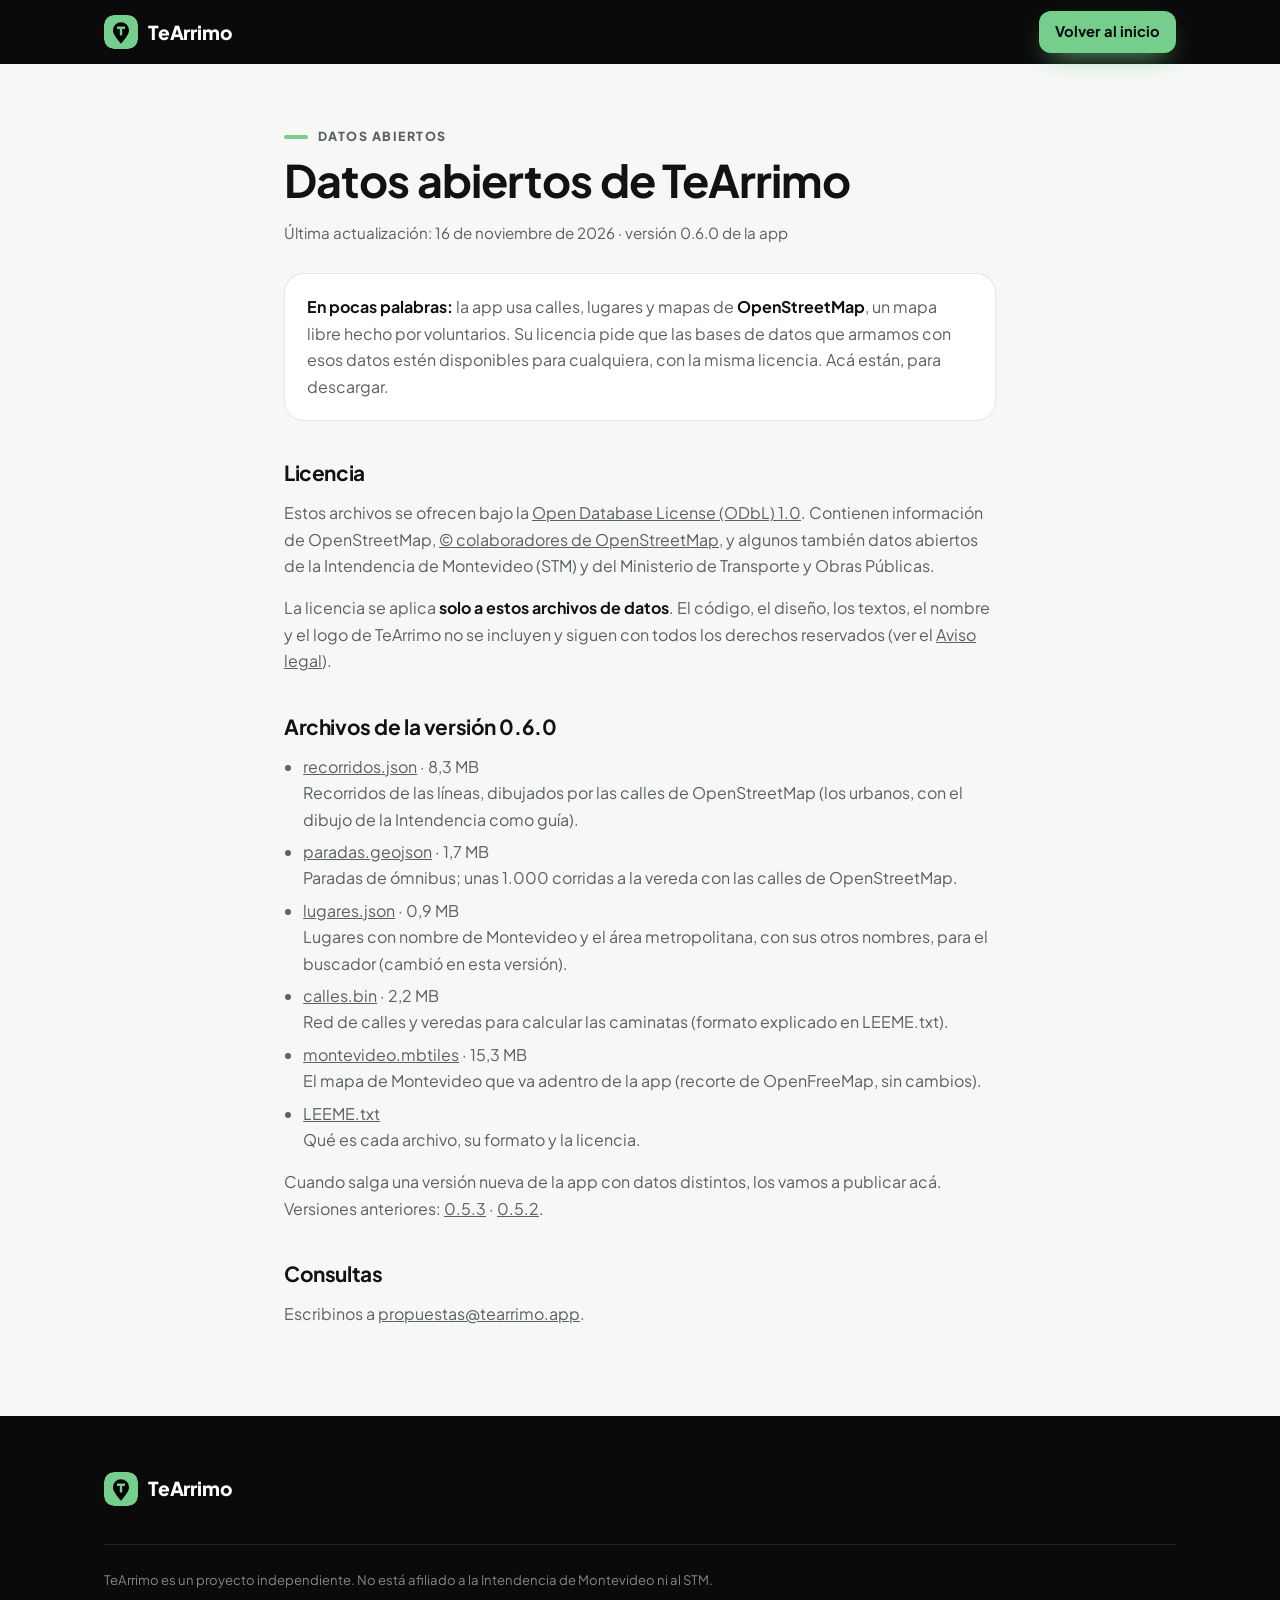
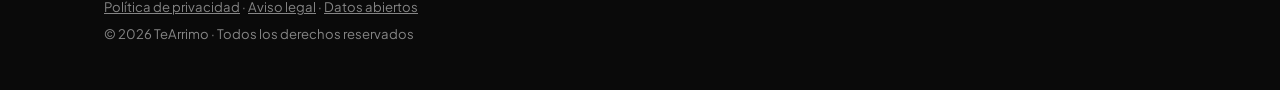
==== commit 90ae88c9: "Versión 0.6.0: novedades, privacidad (buscador de direcciones del Estado, ómnibus de la zona del map" ====
--- a/datos/index.html
+++ b/datos/index.html
@@ -52,7 +52,7 @@
     <div class="contenedor contenedor--angosto">
       <span class="antetitulo">Datos abiertos</span>
       <h1>Datos abiertos de TeArrimo</h1>
-      <p class="fecha">Última actualización: 8 de noviembre de 2026 · versión 0.5.3 de la app</p>
+      <p class="fecha">Última actualización: 16 de noviembre de 2026 · versión 0.6.0 de la app</p>
 
       <div class="resumen">
         <p><strong>En pocas palabras:</strong> la app usa calles, lugares y mapas de <strong>OpenStreetMap</strong>, un
@@ -69,16 +69,16 @@
         nombre y el logo de TeArrimo no se incluyen y siguen con todos los derechos reservados (ver el
         <a href="/legal/">Aviso legal</a>).</p>
 
-      <h2>Archivos de la versión 0.5.3</h2>
+      <h2>Archivos de la versión 0.6.0</h2>
       <ul>
-        <li><a href="https://github.com/dancorbo/Omniuy/releases/download/datos-0.5.3/recorridos.json">recorridos.json</a> · 8,3 MB<br>Recorridos de las líneas, dibujados por las calles de OpenStreetMap (los urbanos, con el dibujo de la Intendencia como guía).</li>
-        <li><a href="https://github.com/dancorbo/Omniuy/releases/download/datos-0.5.3/paradas.geojson">paradas.geojson</a> · 1,7 MB<br>Paradas de ómnibus; unas 1.000 corridas a la vereda con las calles de OpenStreetMap.</li>
-        <li><a href="https://github.com/dancorbo/Omniuy/releases/download/datos-0.5.3/lugares.json">lugares.json</a> · 0,8 MB<br>Lugares con nombre de Montevideo y el área metropolitana, para el buscador.</li>
-        <li><a href="https://github.com/dancorbo/Omniuy/releases/download/datos-0.5.3/calles.bin">calles.bin</a> · 2,2 MB<br>Red de calles y veredas para calcular las caminatas (formato explicado en LEEME.txt).</li>
-        <li><a href="https://github.com/dancorbo/Omniuy/releases/download/datos-0.5.3/montevideo.mbtiles">montevideo.mbtiles</a> · 15,3 MB<br>El mapa de Montevideo que va adentro de la app (recorte de OpenFreeMap, sin cambios).</li>
-        <li><a href="https://github.com/dancorbo/Omniuy/releases/download/datos-0.5.3/LEEME.txt">LEEME.txt</a><br>Qué es cada archivo, su formato y la licencia.</li>
+        <li><a href="https://github.com/dancorbo/Omniuy/releases/download/datos-0.6.0/recorridos.json">recorridos.json</a> · 8,3 MB<br>Recorridos de las líneas, dibujados por las calles de OpenStreetMap (los urbanos, con el dibujo de la Intendencia como guía).</li>
+        <li><a href="https://github.com/dancorbo/Omniuy/releases/download/datos-0.6.0/paradas.geojson">paradas.geojson</a> · 1,7 MB<br>Paradas de ómnibus; unas 1.000 corridas a la vereda con las calles de OpenStreetMap.</li>
+        <li><a href="https://github.com/dancorbo/Omniuy/releases/download/datos-0.6.0/lugares.json">lugares.json</a> · 0,9 MB<br>Lugares con nombre de Montevideo y el área metropolitana, con sus otros nombres, para el buscador (cambió en esta versión).</li>
+        <li><a href="https://github.com/dancorbo/Omniuy/releases/download/datos-0.6.0/calles.bin">calles.bin</a> · 2,2 MB<br>Red de calles y veredas para calcular las caminatas (formato explicado en LEEME.txt).</li>
+        <li><a href="https://github.com/dancorbo/Omniuy/releases/download/datos-0.6.0/montevideo.mbtiles">montevideo.mbtiles</a> · 15,3 MB<br>El mapa de Montevideo que va adentro de la app (recorte de OpenFreeMap, sin cambios).</li>
+        <li><a href="https://github.com/dancorbo/Omniuy/releases/download/datos-0.6.0/LEEME.txt">LEEME.txt</a><br>Qué es cada archivo, su formato y la licencia.</li>
       </ul>
-      <p>Cuando salga una versión nueva de la app con datos distintos, los vamos a publicar acá. Versiones anteriores: <a href="https://github.com/dancorbo/Omniuy/releases/tag/datos-0.5.2">0.5.2</a>.</p>
+      <p>Cuando salga una versión nueva de la app con datos distintos, los vamos a publicar acá. Versiones anteriores: <a href="https://github.com/dancorbo/Omniuy/releases/tag/datos-0.5.3">0.5.3</a> · <a href="https://github.com/dancorbo/Omniuy/releases/tag/datos-0.5.2">0.5.2</a>.</p>
 
       <h2>Consultas</h2>
       <p>Escribinos a <a href="mailto:propuestas@tearrimo.app">propuestas@tearrimo.app</a>.</p>
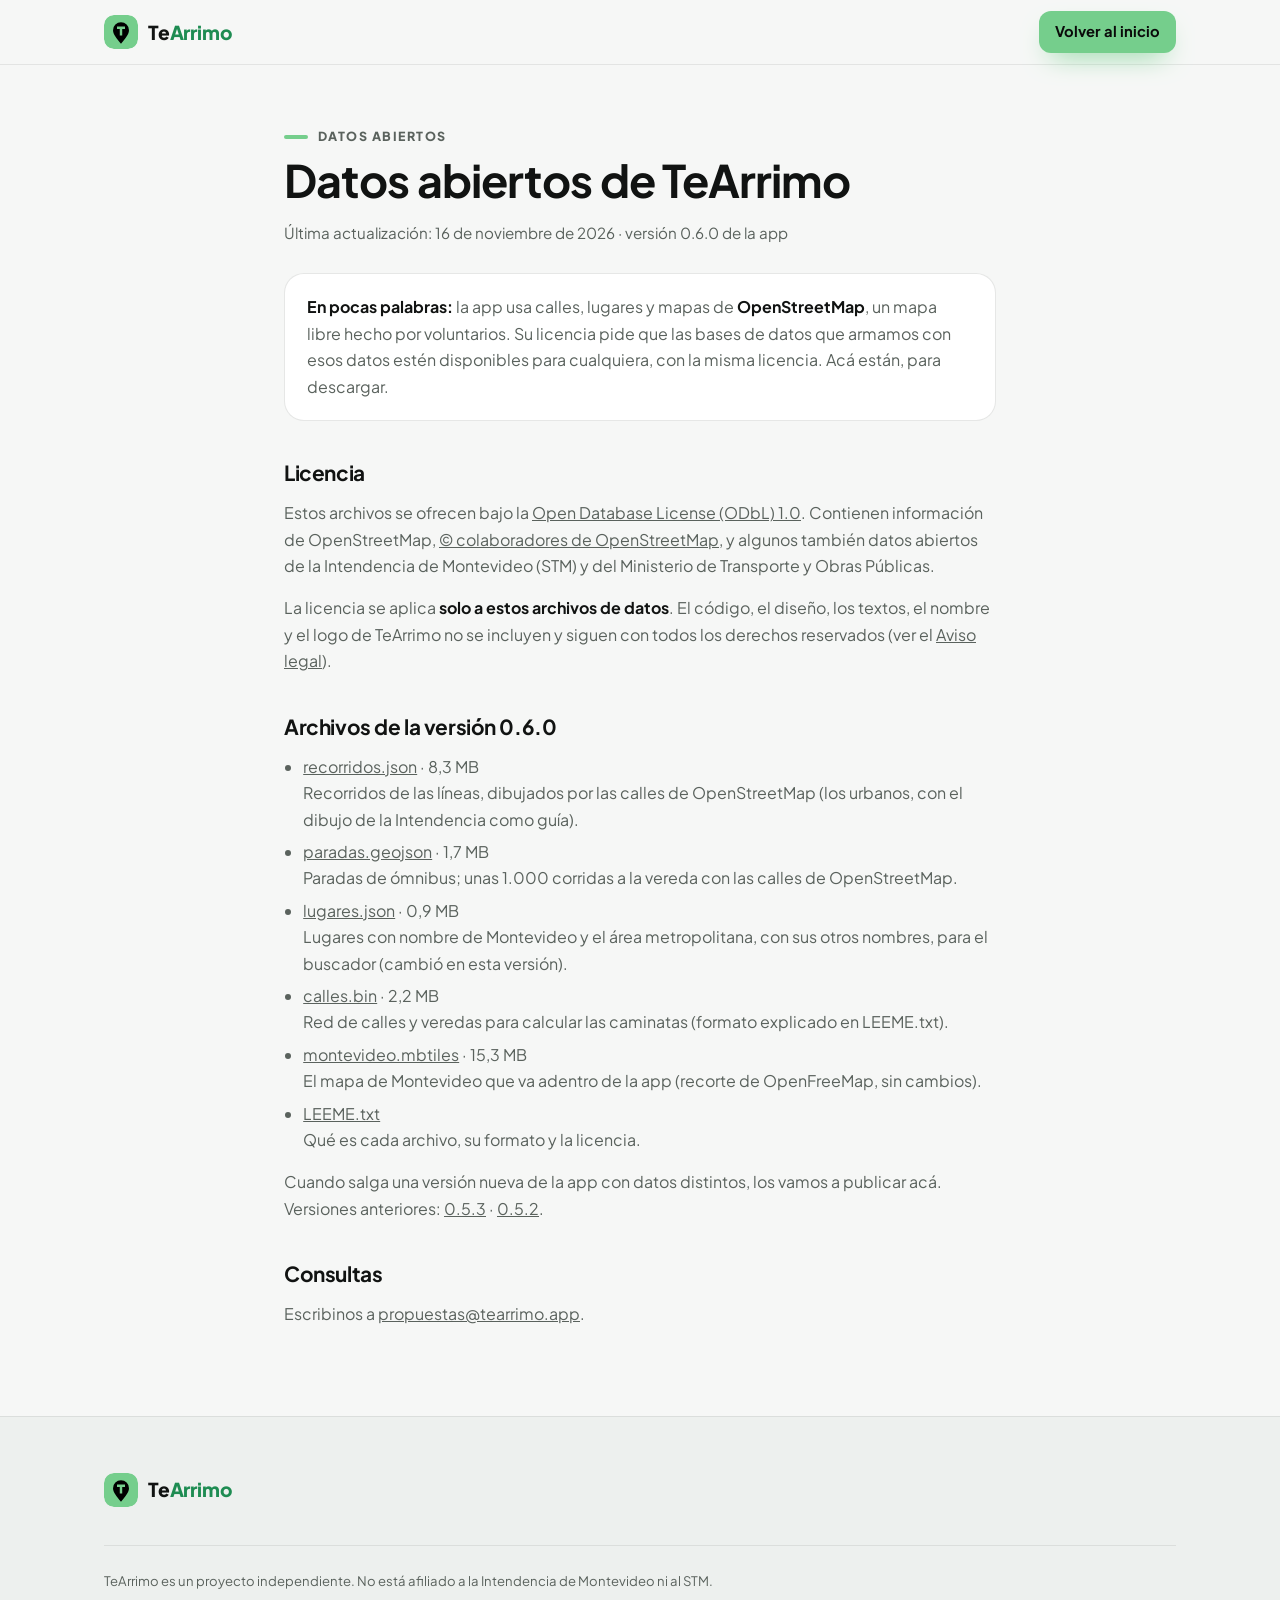
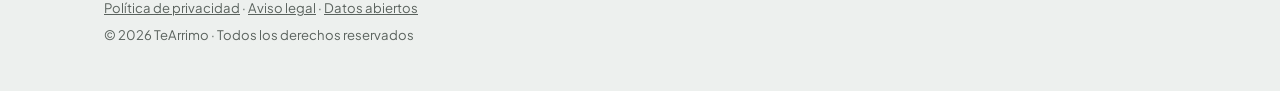
==== commit 1f8f0af7: "Web: modo claro de la portada, Cómo funciona y el pie; logo de dos colores Co-Authored-By: Claude Op" ====
--- a/datos/index.html
+++ b/datos/index.html
@@ -20,8 +20,8 @@
   <link href="https://fonts.googleapis.com/css2?family=Plus+Jakarta+Sans:wght@400;600;700;800&display=swap" rel="stylesheet">
   <link rel="stylesheet" href="/css/estilos.css">
   <style>
-    /* La barra de arriba va sobre fondo claro: acá lleva el fondo oscuro (si no, "TeArrimo" queda blanco sobre blanco) */
-    .barra { background: var(--principal, #0A0A0A); }
+    /* La barra de arriba siempre con fondo (acá no hay portada detrás): claro u oscuro según el modo */
+    .barra { background: var(--barra-fondo, #0A0A0A); box-shadow: 0 1px 0 var(--escena-linea, transparent); }
     .legal { padding: 120px 0 72px; }
     .legal h1 { font-size: clamp(2rem, 5vw, 2.8rem); margin: 8px 0 6px; }
     .legal h2 { font-size: 1.3rem; margin: 40px 0 10px; }
@@ -42,7 +42,7 @@
     <div class="contenedor barra__in">
       <a class="marca" href="/" aria-label="TeArrimo, inicio">
         <img src="/img/logo.svg" alt="" width="34" height="34">
-        <span>TeArrimo</span>
+        <span>Te<b>Arrimo</b></span>
       </a>
       <a class="btn btn--acento btn--chico" href="/">Volver al inicio</a>
     </div>
@@ -90,7 +90,7 @@
       <div>
         <a class="marca" href="/">
           <img src="/img/logo.svg" alt="" width="34" height="34">
-          <span>TeArrimo</span>
+          <span>Te<b>Arrimo</b></span>
         </a>
       </div>
       <div class="pie__legal">
--- a/css/estilos.css
+++ b/css/estilos.css
@@ -23,6 +23,26 @@
 
   --claro: #FFFFFF;
   --claro-suave: rgba(255, 255, 255, .72);
+
+  /* Portada, «Cómo funciona», pie y barra: claros en modo claro, oscuros en modo oscuro (antes siempre oscuros).
+     La tarjeta Premium, el celular de la portada y su aviso siguen siempre oscuros (--principal) */
+  --escena-fondo: var(--fondo);
+  --escena-alterno: var(--fondo-alterno);
+  --escena-texto: var(--texto);
+  --escena-suave: var(--suave);
+  --escena-tenue: var(--suave);
+  --escena-linea: rgba(17, 19, 18, .08);
+  --escena-cuadricula: rgba(17, 19, 18, .06);
+  --escena-brillo: 28%;
+  --escena-brillo-seccion: 18%;
+  --escena-azul: 14%;
+  --escena-marca: #1E8C52;          /* «Arrimo» y «en vivo.»: el verde claro sobre blanco se lee poco */
+  --escena-chip: rgba(17, 19, 18, .05);
+  --escena-chip-borde: rgba(17, 19, 18, .12);
+  --paso-fondo: var(--superficie);
+  --paso-borde: rgba(17, 19, 18, .14);
+  --barra-fondo: rgba(246, 247, 246, .92);
+  --telefono-sombra: rgba(17, 19, 18, .45);
 
   --radio: 22px;
   --ancho: 1120px;
@@ -42,6 +62,23 @@
     --icono: var(--acento);
     --icono-fondo: color-mix(in srgb, var(--acento) 14%, transparent);
     --sombra: 0 12px 32px -16px rgba(0, 0, 0, .7);
+    --escena-fondo: var(--principal);
+    --escena-alterno: var(--principal);
+    --escena-texto: var(--claro);
+    --escena-suave: var(--claro-suave);
+    --escena-tenue: rgba(255, 255, 255, .55);
+    --escena-linea: rgba(255, 255, 255, .08);
+    --escena-cuadricula: rgba(255, 255, 255, .05);
+    --escena-brillo: 18%;
+    --escena-brillo-seccion: 10%;
+    --escena-azul: 30%;
+    --escena-marca: var(--acento);
+    --escena-chip: rgba(255, 255, 255, .08);
+    --escena-chip-borde: rgba(255, 255, 255, .14);
+    --paso-fondo: var(--principal);
+    --paso-borde: rgba(255, 255, 255, .18);
+    --barra-fondo: rgba(10, 10, 10, .92);
+    --telefono-sombra: rgba(0, 0, 0, .8);
     color-scheme: dark;
   }
 }
@@ -55,6 +92,23 @@
   --icono: var(--acento);
   --icono-fondo: color-mix(in srgb, var(--acento) 14%, transparent);
   --sombra: 0 12px 32px -16px rgba(0, 0, 0, .7);
+  --escena-fondo: var(--principal);
+  --escena-alterno: var(--principal);
+  --escena-texto: var(--claro);
+  --escena-suave: var(--claro-suave);
+  --escena-tenue: rgba(255, 255, 255, .55);
+  --escena-linea: rgba(255, 255, 255, .08);
+  --escena-cuadricula: rgba(255, 255, 255, .05);
+  --escena-brillo: 18%;
+  --escena-brillo-seccion: 10%;
+  --escena-azul: 30%;
+  --escena-marca: var(--acento);
+  --escena-chip: rgba(255, 255, 255, .08);
+  --escena-chip-borde: rgba(255, 255, 255, .14);
+  --paso-fondo: var(--principal);
+  --paso-borde: rgba(255, 255, 255, .18);
+  --barra-fondo: rgba(10, 10, 10, .92);
+  --telefono-sombra: rgba(0, 0, 0, .8);
   color-scheme: dark;
 }
 
@@ -93,14 +147,15 @@
   transition: background-color .3s, box-shadow .3s;
 }
 .barra.con-fondo {
-  background: var(--principal);
-  background: color-mix(in srgb, var(--principal) 88%, transparent);
+  background: var(--barra-fondo);
   -webkit-backdrop-filter: blur(14px);
   backdrop-filter: blur(14px);
-  box-shadow: 0 1px 0 rgba(255, 255, 255, .08);
+  box-shadow: 0 1px 0 var(--escena-linea);
 }
 .barra__in { display: flex; align-items: center; justify-content: space-between; height: 64px; }
-.marca { display: inline-flex; align-items: center; gap: 10px; color: var(--claro); text-decoration: none; font-weight: 800; font-size: 1.2rem; letter-spacing: -.01em; }
+.marca { display: inline-flex; align-items: center; gap: 10px; color: var(--escena-texto); text-decoration: none; font-weight: 800; font-size: 1.2rem; letter-spacing: -.01em; }
+/* Logo de dos colores (como el panel): «Te» del color del texto, «Arrimo» verde */
+.marca b { color: var(--escena-marca); font-weight: inherit; }
 .marca img { width: 34px; height: 34px; border-radius: 10px; }
 
 /* ---------- Botones ---------- */
@@ -131,13 +186,20 @@
 
 .btn--play {
   width: 100%; padding: 14px 24px;
-  background: rgba(255, 255, 255, .05);
-  color: rgba(255, 255, 255, .78);
-  border: 1.5px dashed rgba(255, 255, 255, .3);
+  background: var(--escena-chip);
+  color: var(--escena-suave);
+  border: 1.5px dashed var(--escena-chip-borde);
   cursor: help;
 }
-.btn--play:hover { background: rgba(255, 255, 255, .09); }
-.btn--play.disponible { cursor: pointer; border-style: solid; color: var(--claro); }
+.btn--play:hover { background: var(--escena-linea); }
+.btn--play[hidden] { display: none; }
+
+/* Badge oficial de Google Play (sin modificar: solo se escala) */
+.badge-play { display: inline-block; align-self: flex-start; border-radius: 12px; transition: transform .15s ease; }
+.badge-play[hidden] { display: none; }
+.badge-play img { width: 220px; height: auto; }
+.badge-play:active { transform: scale(.97); }
+.badge-play:focus-visible { outline: 3px solid var(--acento); outline-offset: 4px; }
 
 /* Anillo que late alrededor del botón de descarga */
 .btn--pulso::after {
@@ -160,19 +222,19 @@
 .hero {
   position: relative; isolation: isolate; overflow: hidden;
   padding: calc(104px + env(safe-area-inset-top)) 0 72px;
-  color: var(--claro);
-  background: var(--principal);
+  color: var(--escena-texto);
+  background: var(--escena-fondo);
   background:
-    radial-gradient(60% 50% at 85% 20%, color-mix(in srgb, var(--acento) 18%, transparent), transparent 70%),
-    radial-gradient(70% 60% at 0% 100%, color-mix(in srgb, var(--azul) 30%, transparent), transparent 70%),
-    var(--principal);
+    radial-gradient(60% 50% at 85% 20%, color-mix(in srgb, var(--acento) var(--escena-brillo), transparent), transparent 70%),
+    radial-gradient(70% 60% at 0% 100%, color-mix(in srgb, var(--azul) var(--escena-azul), transparent), transparent 70%),
+    var(--escena-fondo);
 }
 /* Cuadrícula de calles de fondo */
 .hero::before {
   content: ""; position: absolute; inset: 0; z-index: -1;
   background-image:
-    linear-gradient(rgba(255, 255, 255, .05) 1px, transparent 1px),
-    linear-gradient(90deg, rgba(255, 255, 255, .05) 1px, transparent 1px);
+    linear-gradient(var(--escena-cuadricula) 1px, transparent 1px),
+    linear-gradient(90deg, var(--escena-cuadricula) 1px, transparent 1px);
   background-size: 56px 56px;
   -webkit-mask-image: radial-gradient(80% 70% at 50% 40%, #000, transparent);
   mask-image: radial-gradient(80% 70% at 50% 40%, #000, transparent);
@@ -186,7 +248,7 @@
 .chip {
   display: inline-flex; align-items: center; gap: 8px;
   padding: 6px 14px; border-radius: 999px;
-  background: rgba(255, 255, 255, .08); border: 1px solid rgba(255, 255, 255, .14);
+  background: var(--escena-chip); border: 1px solid var(--escena-chip-borde);
   font-size: .82rem; font-weight: 700;
 }
 .chip::before {
@@ -198,19 +260,19 @@
   display: inline-flex; align-items: center; gap: 8px; margin-left: 8px;
   padding: 6px 14px; border-radius: 999px;
   background: rgba(117, 206, 140, .14); border: 1px solid rgba(117, 206, 140, .45);
-  color: var(--acento); font-size: .82rem; font-weight: 700; text-decoration: none;
+  color: var(--escena-marca); font-size: .82rem; font-weight: 700; text-decoration: none;
 }
 .anuncio:hover, .anuncio:focus-visible { background: rgba(117, 206, 140, .24); }
 .anuncio[hidden] { display: none; }
 @media (max-width: 520px) { .anuncio { margin: 10px 0 0; } }
 .hero h1 { margin: 20px 0 16px; font-size: clamp(2.3rem, 9vw, 4rem); font-weight: 800; letter-spacing: -.035em; line-height: 1.04; }
 .hero h1 span, .hero h1 em { display: block; }
-.hero h1 em { font-style: normal; color: var(--acento); }
-.hero__sub { max-width: 34rem; margin: 0 0 32px; font-size: 1.1rem; color: var(--claro-suave); }
+.hero h1 em { font-style: normal; color: var(--escena-marca); }
+.hero__sub { max-width: 34rem; margin: 0 0 32px; font-size: 1.1rem; color: var(--escena-suave); }
 .descarga { display: flex; flex-direction: column; gap: 12px; }
 @media (min-width: 480px) { .descarga { flex-flow: row wrap; } }
-.hero__nota { margin: 18px 0 0; font-size: .9rem; color: rgba(255, 255, 255, .6); }
-.hero__nota a { color: var(--claro); font-weight: 600; }
+.hero__nota { margin: 18px 0 0; font-size: .9rem; color: var(--escena-tenue); }
+.hero__nota a { color: var(--escena-texto); font-weight: 600; }
 
 /* Celular con mapa animado */
 .hero__visual { position: relative; display: flex; justify-content: center; padding: 0 24px; }
@@ -219,7 +281,7 @@
   width: min(290px, 74vw);
   padding: 10px; border-radius: 46px;
   background: linear-gradient(150deg, #34343A, #0B0B0C);
-  box-shadow: 0 50px 90px -40px rgba(0, 0, 0, .8), inset 0 0 0 1.5px rgba(255, 255, 255, .14);
+  box-shadow: 0 50px 90px -40px var(--telefono-sombra), inset 0 0 0 1.5px rgba(255, 255, 255, .14);
   animation: flotar 7s ease-in-out infinite;
 }
 .telefono__pantalla { position: relative; aspect-ratio: 1080 / 2116; overflow: hidden; border-radius: 36px; background: #0C0C0C; }
@@ -268,23 +330,24 @@
 .seccion { padding: 80px 0; }
 @media (min-width: 900px) { .seccion { padding: 112px 0; } }
 .seccion--alterna { background: var(--fondo-alterno); }
+/* «Cómo funciona»: oscura en modo oscuro, gris claro con brillo verde en modo claro (el nombre quedó de antes) */
 .seccion--oscura {
-  color: var(--claro);
-  background: var(--principal);
-  background: radial-gradient(80% 60% at 100% 0%, color-mix(in srgb, var(--acento) 10%, transparent), transparent 70%), var(--principal);
-  border-block: 1px solid rgba(255, 255, 255, .06);
+  color: var(--escena-texto);
+  background: var(--escena-alterno);
+  background: radial-gradient(80% 60% at 100% 0%, color-mix(in srgb, var(--acento) var(--escena-brillo-seccion), transparent), transparent 70%), var(--escena-alterno);
+  border-block: 1px solid var(--escena-linea);
 }
 .seccion__cabeza { max-width: 40rem; margin-bottom: 40px; }
 .seccion__cabeza h2 { margin: 12px 0 10px; font-size: clamp(1.9rem, 6.5vw, 2.8rem); font-weight: 800; }
 .seccion__intro { margin: 0; font-size: 1.08rem; color: var(--suave); }
-.seccion--oscura .seccion__intro { color: var(--claro-suave); }
+.seccion--oscura .seccion__intro { color: var(--escena-suave); }
 .antetitulo {
   display: inline-flex; align-items: center; gap: 10px;
   font-size: .78rem; font-weight: 800; letter-spacing: .12em; text-transform: uppercase;
   color: var(--suave);
 }
 .antetitulo::before { content: ""; width: 24px; height: 4px; border-radius: 4px; background: var(--acento); }
-.seccion--oscura .antetitulo { color: var(--claro-suave); }
+.seccion--oscura .antetitulo { color: var(--escena-suave); }
 
 .grid { display: grid; gap: 16px; margin: 0; padding: 0; list-style: none; }
 
@@ -318,7 +381,7 @@
 .linea::before, .linea__progreso {
   content: ""; position: absolute; left: 25px; top: 10px; width: 3px; border-radius: 3px;
 }
-.linea::before { bottom: 40px; background: rgba(255, 255, 255, .12); }
+.linea::before { bottom: 40px; background: var(--paso-borde); }
 .linea__progreso { height: 0; background: var(--acento); }
 .paso { position: relative; display: grid; grid-template-columns: 54px 1fr; gap: 16px; padding-bottom: 32px; }
 .paso:last-child { padding-bottom: 0; }
@@ -326,13 +389,13 @@
   position: relative; z-index: 1;
   width: 54px; height: 54px; border-radius: 50%;
   display: grid; place-items: center;
-  background: var(--principal); color: var(--claro);
-  border: 2px solid rgba(255, 255, 255, .18);
+  background: var(--paso-fondo); color: var(--escena-texto);
+  border: 2px solid var(--paso-borde);
   transition: background-color .4s, color .4s, border-color .4s, transform .4s;
 }
 .paso.activo .paso__icono { background: var(--acento); color: var(--sobre-acento); border-color: var(--acento); transform: scale(1.06); }
 .paso h3 { margin: 12px 0 4px; font-size: 1.15rem; }
-.paso p { margin: 0; color: var(--claro-suave); }
+.paso p { margin: 0; color: var(--escena-suave); }
 
 /* Carrusel de capturas */
 .capturas__cabeza { display: flex; align-items: flex-end; justify-content: space-between; gap: 24px; margin-bottom: 40px; }
@@ -497,22 +560,23 @@
 /* ---------- Pie ---------- */
 .pie {
   padding: 56px 0 calc(40px + env(safe-area-inset-bottom));
-  background: var(--principal); color: var(--claro-suave); font-size: .92rem;
+  background: var(--escena-alterno); color: var(--escena-suave); font-size: .92rem;
+  border-top: 1px solid var(--escena-linea);
 }
 .pie__in { display: grid; gap: 32px; }
 @media (min-width: 760px) { .pie__in { grid-template-columns: 1fr 1fr; } .pie__legal { grid-column: 1 / -1; } }
 .pie__frase { margin: 12px 0 0; }
-.pie__titulo { margin: 0 0 10px; color: var(--claro); font-size: 1rem; }
+.pie__titulo { margin: 0 0 10px; color: var(--escena-texto); font-size: 1rem; }
 .pie__emails { display: grid; gap: 14px; margin: 0; padding: 0; list-style: none; }
-.pie__para { display: block; font-size: .8rem; color: rgba(255, 255, 255, .55); }
-.pie__email svg { width: 20px; height: 20px; flex: none; color: var(--acento); }
-.pie__email { display: inline-flex; align-items: center; gap: 10px; color: var(--claro); font-weight: 600; text-decoration: none; word-break: break-all; }
+.pie__para { display: block; font-size: .8rem; color: var(--escena-tenue); }
+.pie__email svg { width: 20px; height: 20px; flex: none; color: var(--escena-marca); }
+.pie__email { display: inline-flex; align-items: center; gap: 10px; color: var(--escena-texto); font-weight: 600; text-decoration: none; word-break: break-all; }
 .pie__email:hover { text-decoration: underline; }
-.pie__legal { padding-top: 24px; border-top: 1px solid rgba(255, 255, 255, .1); font-size: .82rem; color: rgba(255, 255, 255, .5); }
+.pie__legal { padding-top: 24px; border-top: 1px solid var(--escena-linea); font-size: .82rem; color: var(--escena-tenue); }
 .pie__legal p { margin: 0 0 6px; }
-.pie__creditos { color: rgba(255, 255, 255, .72); font-size: .88rem; line-height: 1.7; }
-.pie__creditos a { color: inherit; text-decoration-color: rgba(255, 255, 255, .3); text-underline-offset: 3px; }
-.pie__creditos a:hover { color: var(--acento); }
+.pie__creditos { color: var(--escena-suave); font-size: .88rem; line-height: 1.7; }
+.pie__creditos a { color: inherit; text-decoration-color: var(--escena-linea); text-underline-offset: 3px; }
+.pie__creditos a:hover { color: var(--escena-marca); }
 
 /* ---------- Aviso emergente (toast) ---------- */
 .toast {
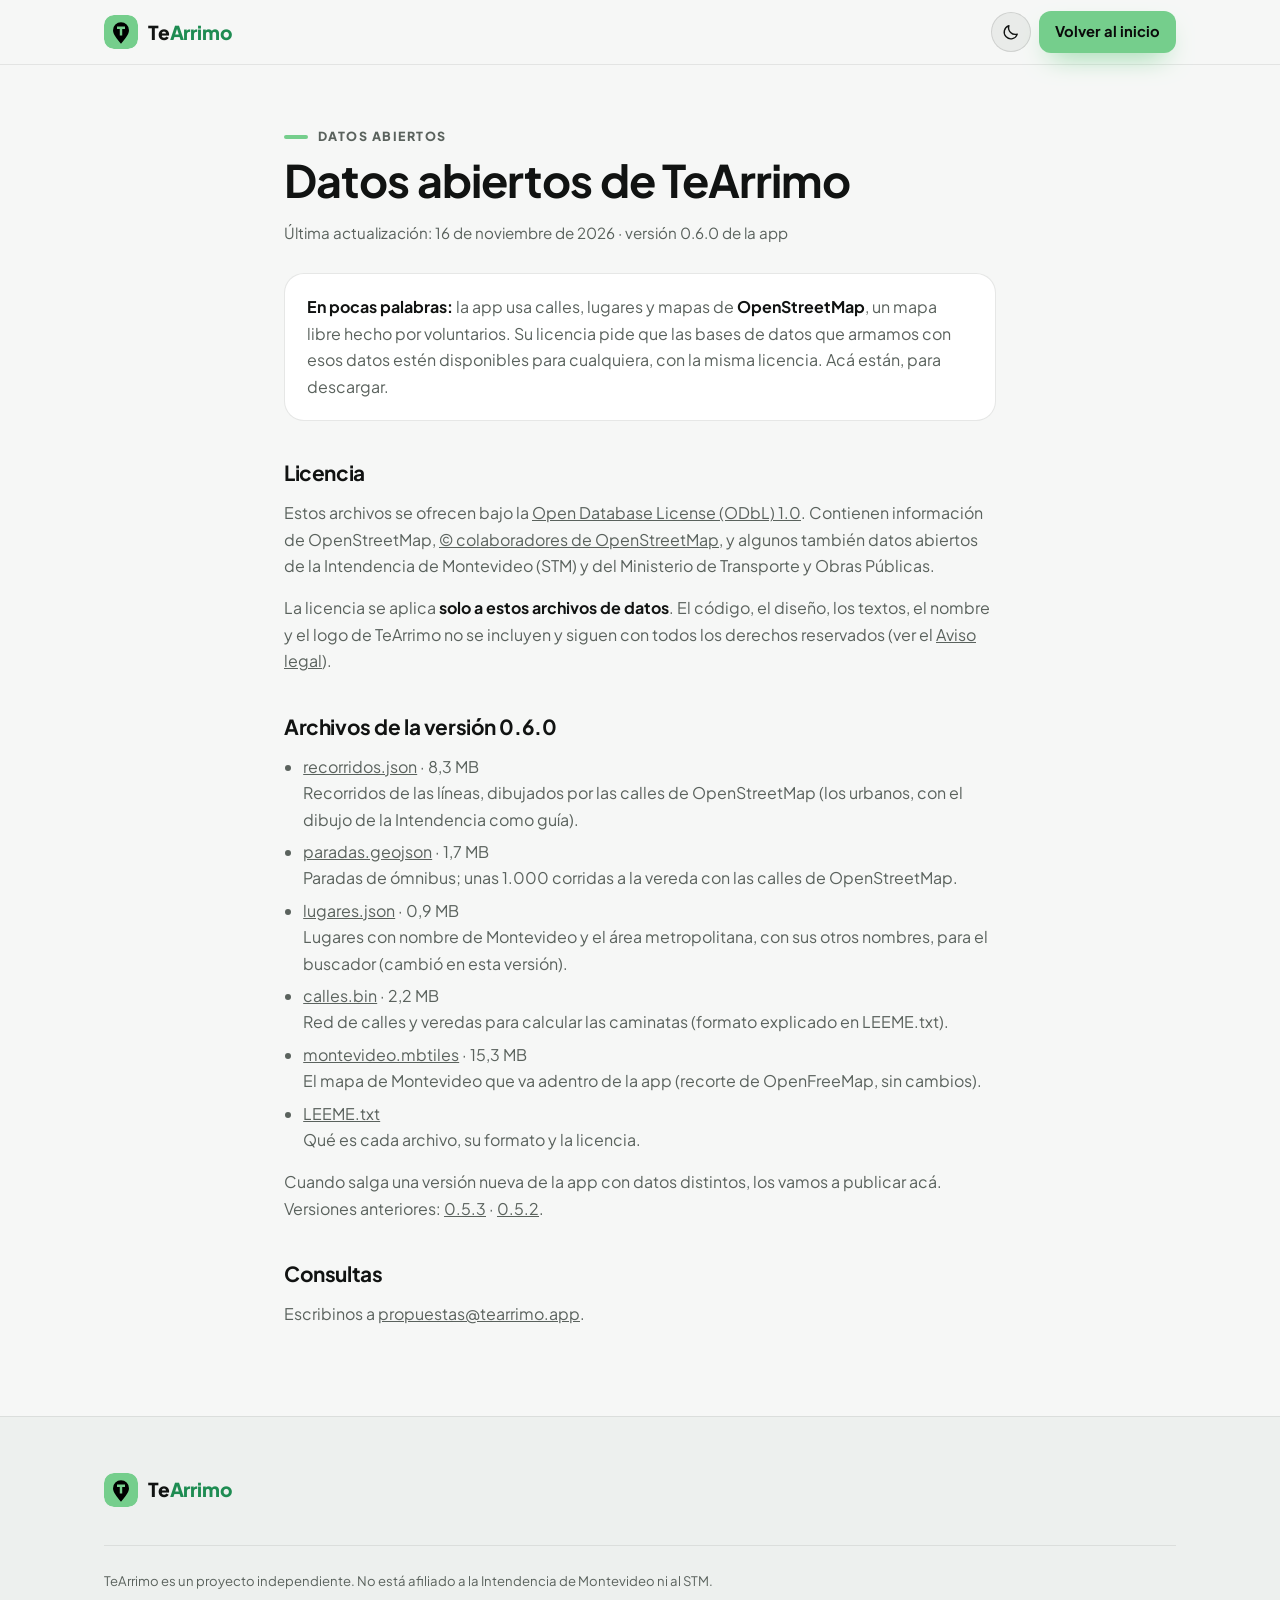
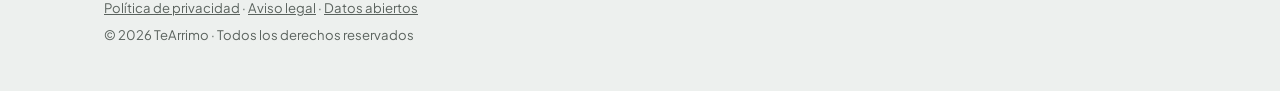
==== commit 34b3645b: "Web: botón sol/luna para elegir modo claro u oscuro (se acuerda, sin parpadeo) Co-Authored-By: Claud" ====
--- a/datos/index.html
+++ b/datos/index.html
@@ -18,7 +18,10 @@
   <link rel="preconnect" href="https://fonts.googleapis.com">
   <link rel="preconnect" href="https://fonts.gstatic.com" crossorigin>
   <link href="https://fonts.googleapis.com/css2?family=Plus+Jakarta+Sans:wght@400;600;700;800&display=swap" rel="stylesheet">
+  <!-- Modo elegido con el botón sol/luna (js/tema.js), antes de dibujar: sin parpadeo -->
+  <script>(function(){var r=document.documentElement,t=null;try{t=localStorage.getItem("tema")}catch(e){}if(t==="light"||t==="dark")r.setAttribute("data-theme",t);var o=t?t==="dark":!!(window.matchMedia&&matchMedia("(prefers-color-scheme: dark)").matches),m=document.querySelector('meta[name="theme-color"]');if(m)m.setAttribute("content",o?"#0A0A0A":"#F6F7F6")})();</script>
   <link rel="stylesheet" href="/css/estilos.css">
+  <script src="/js/tema.js" defer></script>
   <style>
     /* La barra de arriba siempre con fondo (acá no hay portada detrás): claro u oscuro según el modo */
     .barra { background: var(--barra-fondo, #0A0A0A); box-shadow: 0 1px 0 var(--escena-linea, transparent); }
@@ -44,7 +47,13 @@
         <img src="/img/logo.svg" alt="" width="34" height="34">
         <span>Te<b>Arrimo</b></span>
       </a>
-      <a class="btn btn--acento btn--chico" href="/">Volver al inicio</a>
+      <div class="barra__acciones">
+        <button class="tema" type="button" data-tema aria-label="Cambiar entre modo claro y oscuro">
+          <svg class="tema__sol" viewBox="0 0 24 24" fill="none" stroke="currentColor" stroke-width="1.6" stroke-linecap="round" aria-hidden="true"><circle cx="12" cy="12" r="4.2"/><path d="M12 2.5v2M12 19.5v2M2.5 12h2M19.5 12h2M5.3 5.3l1.4 1.4M17.3 17.3l1.4 1.4M5.3 18.7l1.4-1.4M17.3 6.7l1.4-1.4"/></svg>
+          <svg class="tema__luna" viewBox="0 0 24 24" fill="none" stroke="currentColor" stroke-width="1.6" stroke-linecap="round" stroke-linejoin="round" aria-hidden="true"><path d="M19.5 14.5A8 8 0 0 1 9.5 4.5a8 8 0 1 0 10 10z"/></svg>
+        </button>
+        <a class="btn btn--acento btn--chico" href="/">Volver al inicio</a>
+      </div>
     </div>
   </header>
 
--- a/css/estilos.css
+++ b/css/estilos.css
@@ -156,6 +156,27 @@
 .marca { display: inline-flex; align-items: center; gap: 10px; color: var(--escena-texto); text-decoration: none; font-weight: 800; font-size: 1.2rem; letter-spacing: -.01em; }
 /* Logo de dos colores (como el panel): «Te» del color del texto, «Arrimo» verde */
 .marca b { color: var(--escena-marca); font-weight: inherit; }
+
+/* Botón sol/luna (js/tema.js): en claro se ve la luna (para pasar a oscuro), en oscuro el sol */
+.barra__acciones { display: flex; align-items: center; gap: 8px; }
+.tema {
+  display: inline-grid; place-items: center; flex: none;
+  width: 40px; height: 40px; padding: 0; border-radius: 50%;
+  border: 1px solid var(--escena-chip-borde); background: var(--escena-chip); color: var(--escena-texto);
+  cursor: pointer; -webkit-tap-highlight-color: transparent;
+  transition: background-color .2s, transform .15s;
+}
+.tema:hover { background: var(--escena-linea); }
+.tema:active { transform: scale(.94); }
+.tema:focus-visible { outline: 3px solid var(--acento); outline-offset: 3px; }
+.tema svg { width: 20px; height: 20px; }
+.tema__sol { display: none; }
+@media (prefers-color-scheme: dark) {
+  :root:not([data-theme="light"]) .tema__sol { display: block; }
+  :root:not([data-theme="light"]) .tema__luna { display: none; }
+}
+:root[data-theme="dark"] .tema__sol { display: block; }
+:root[data-theme="dark"] .tema__luna { display: none; }
 .marca img { width: 34px; height: 34px; border-radius: 10px; }
 
 /* ---------- Botones ---------- */
